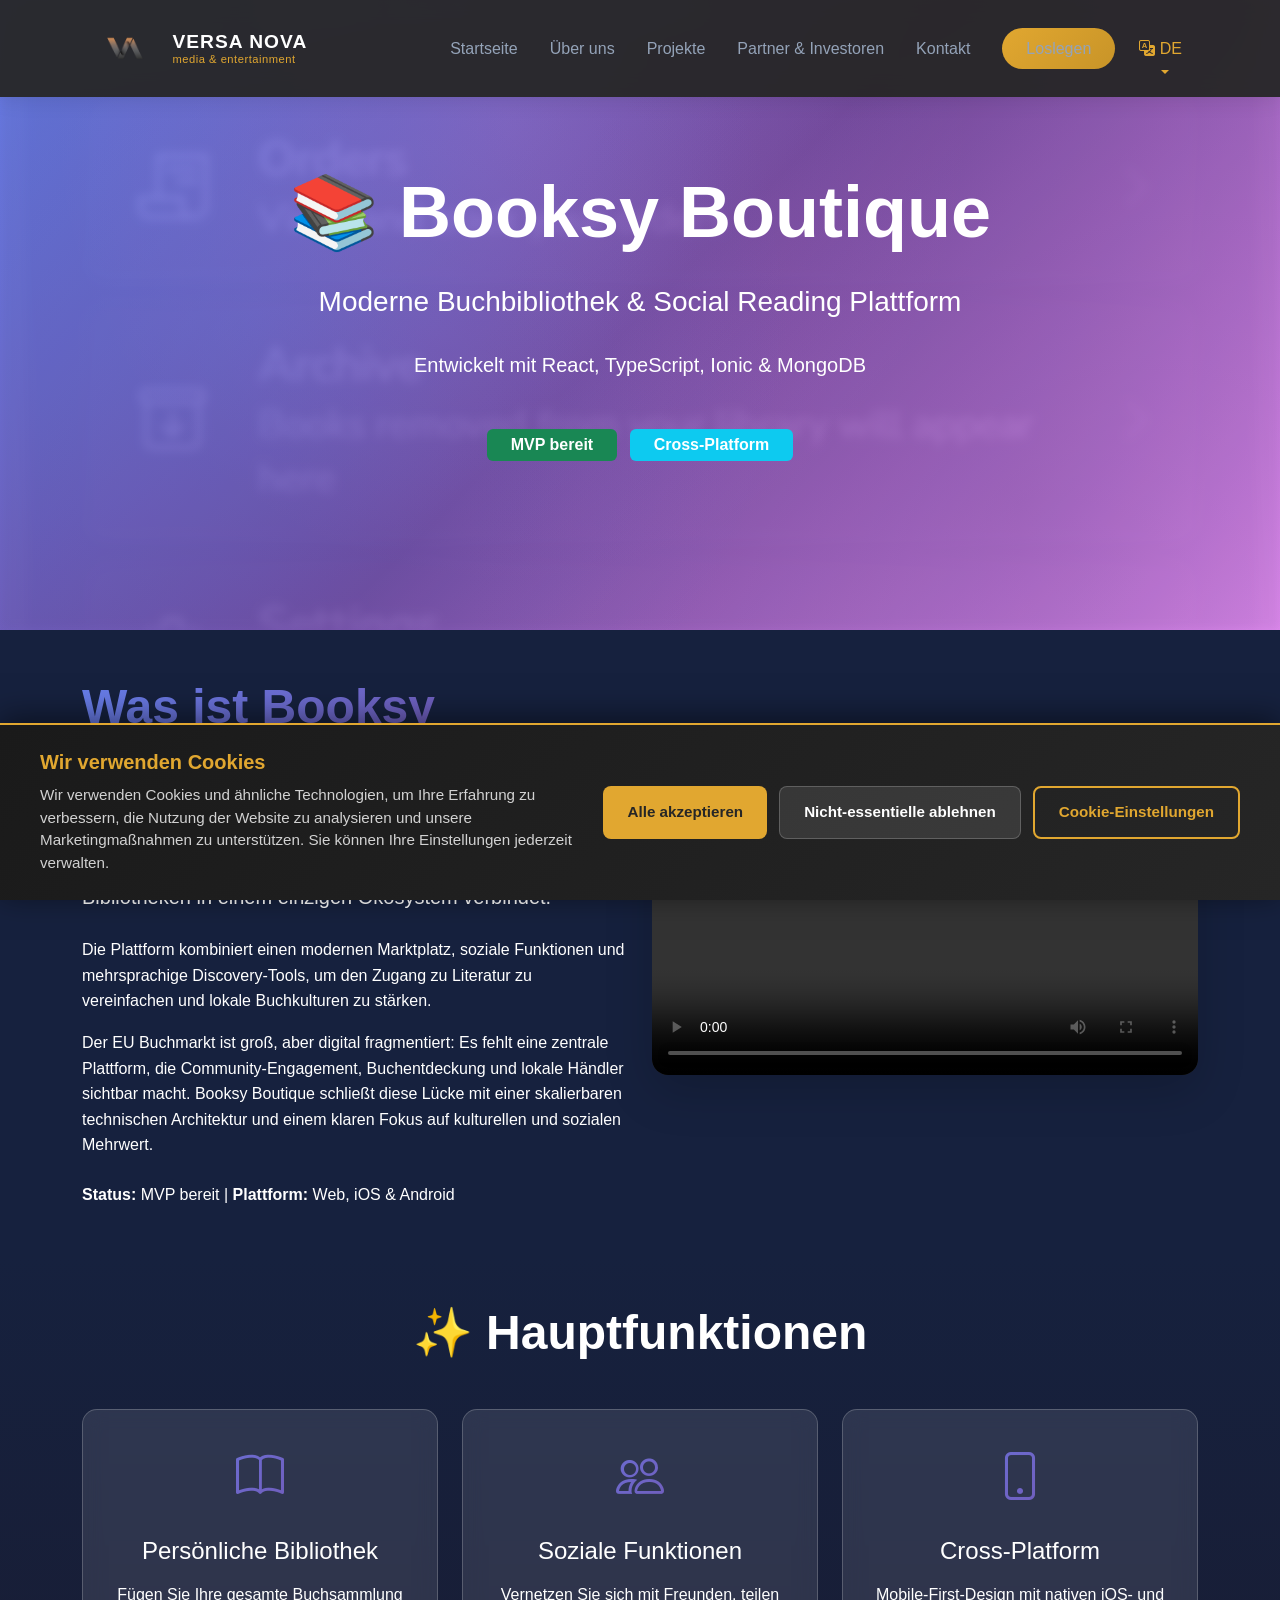
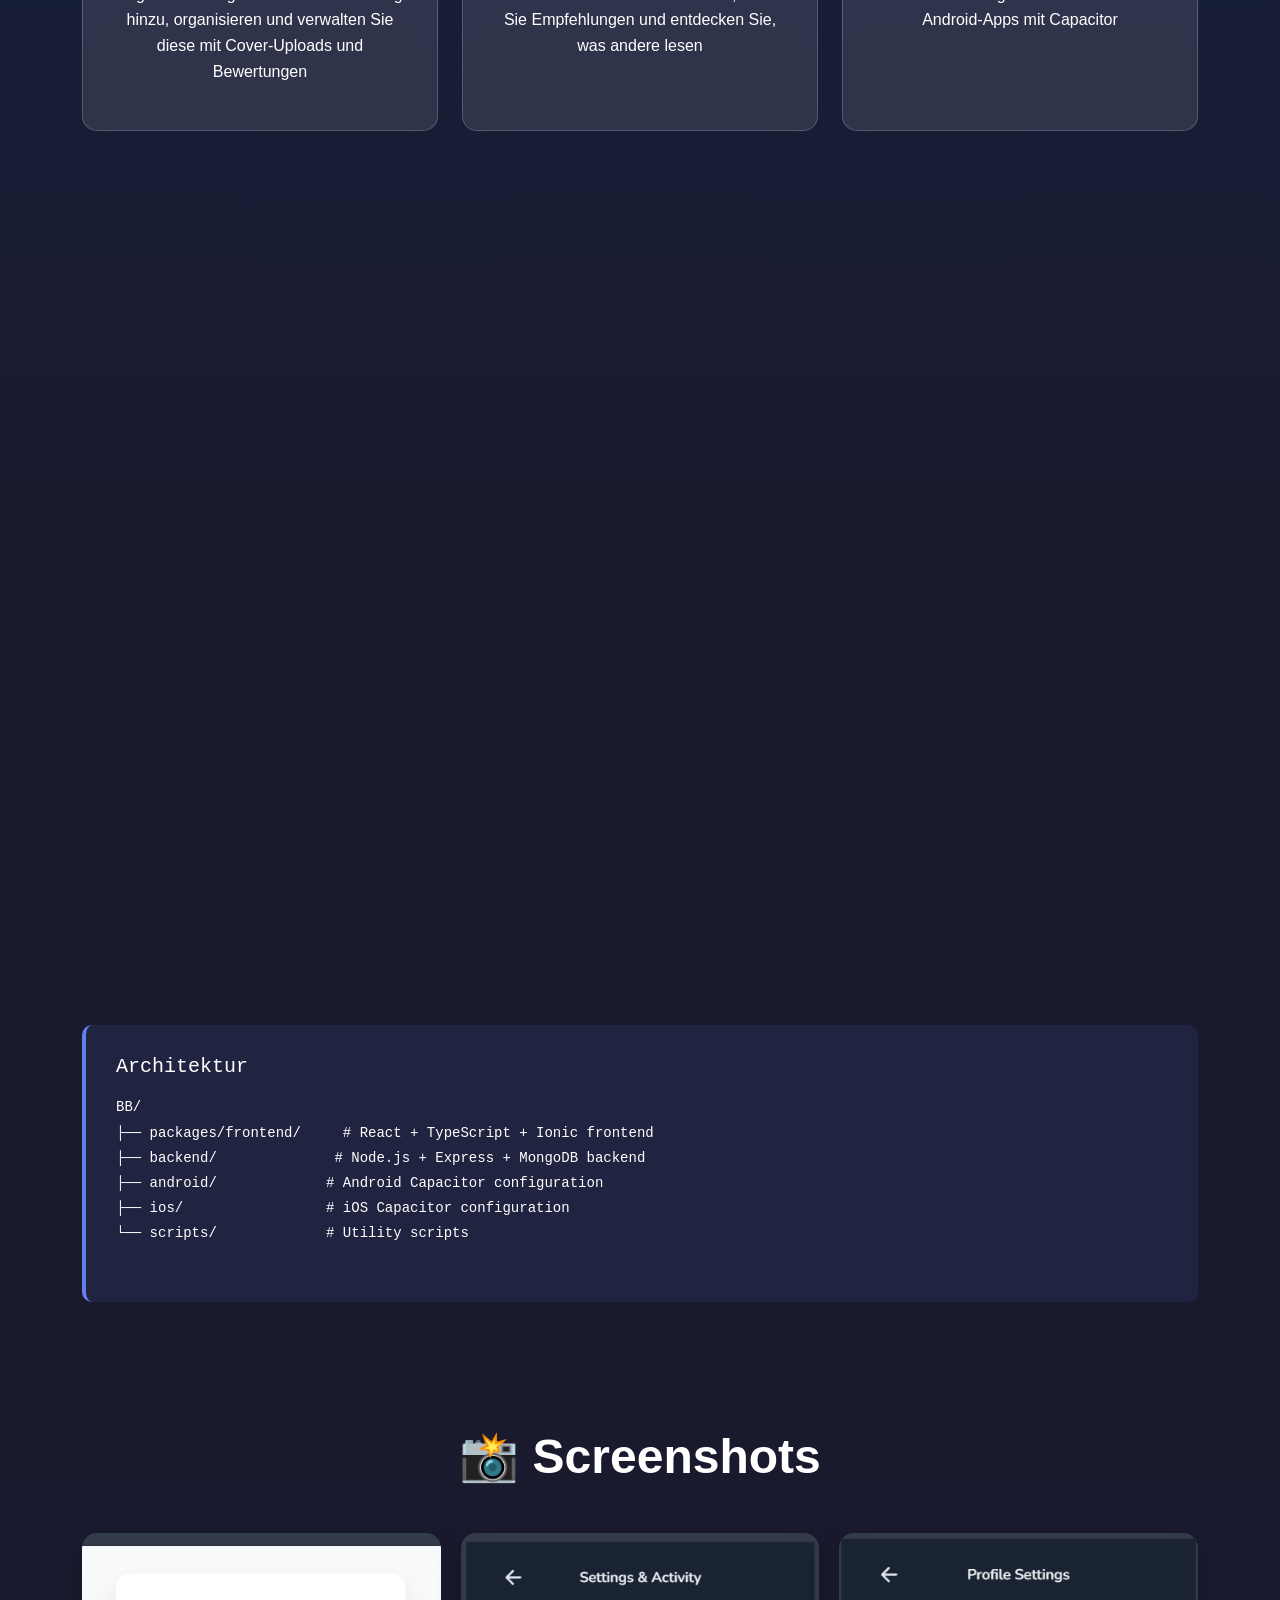
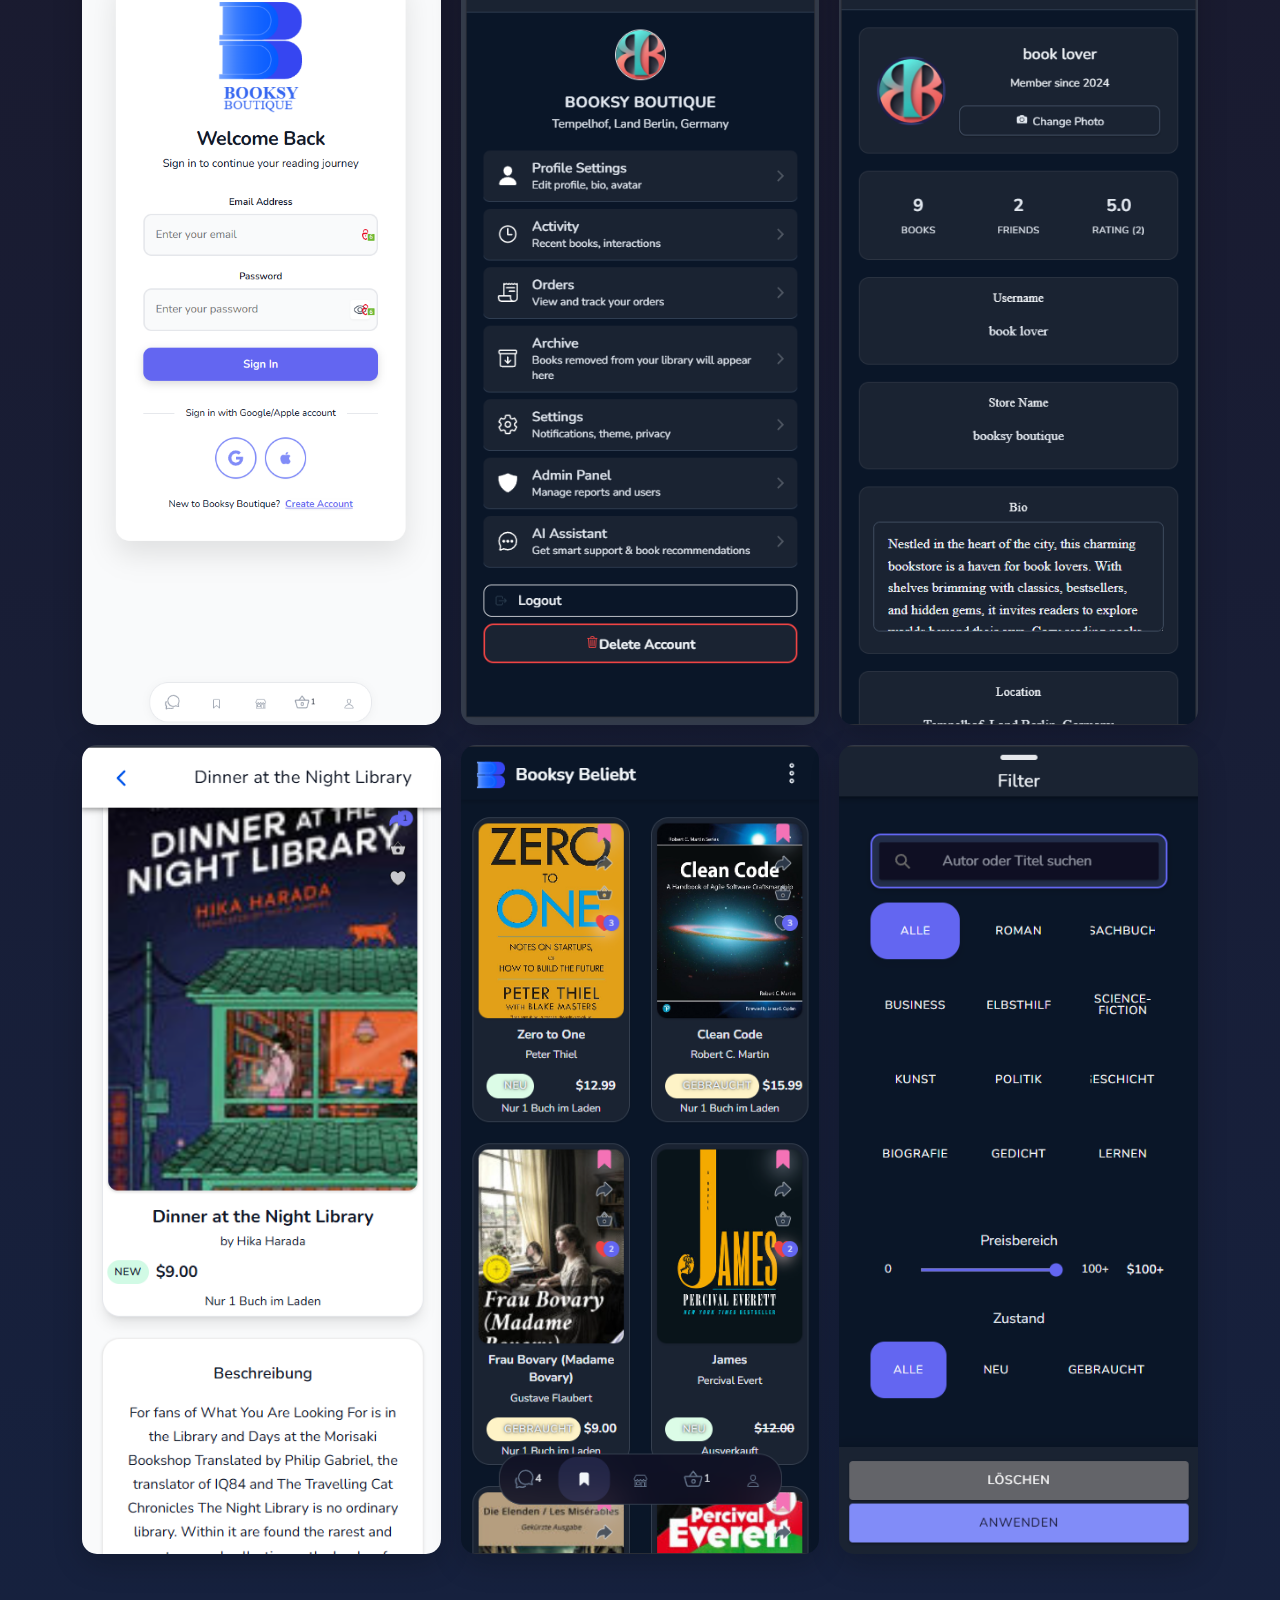
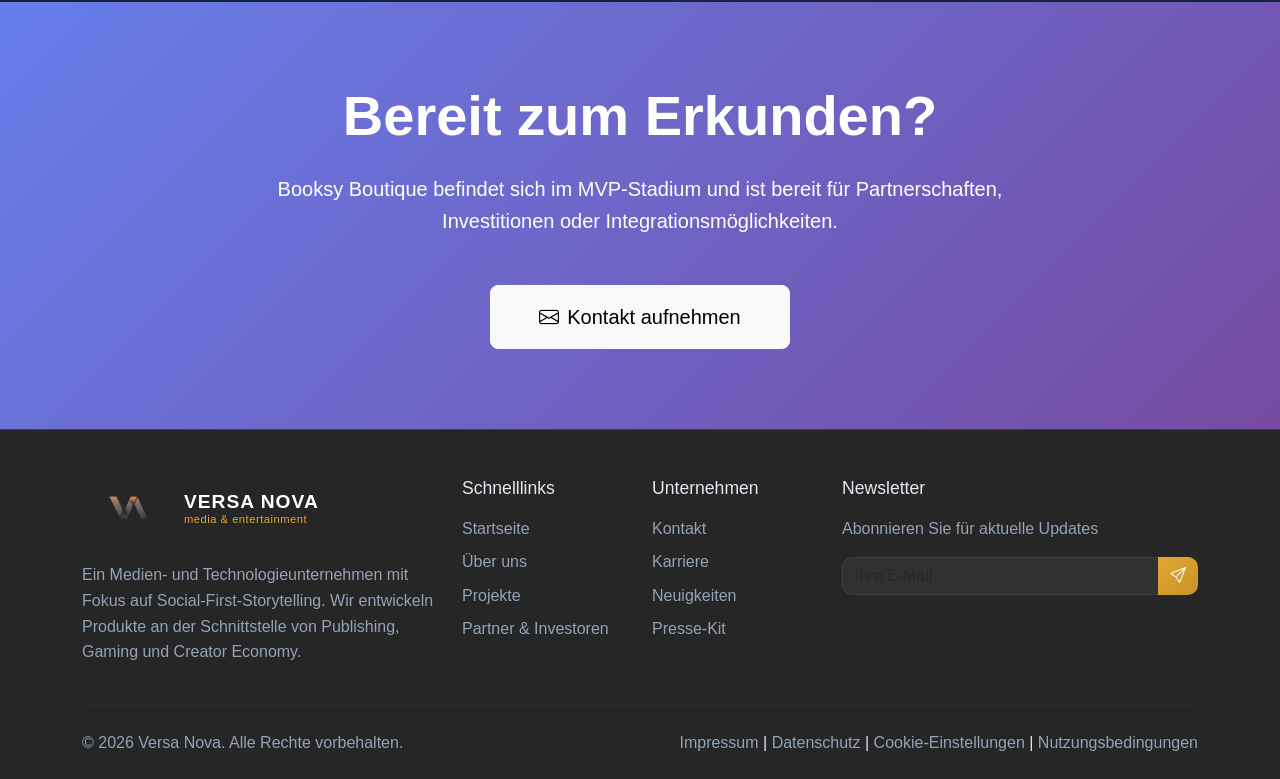
==== booksy-boutique.html @ ec1e2d56 "Initial commit: Versa Nova Web project" ====
<!DOCTYPE html>
<html lang="de">
<head>
    <meta charset="UTF-8">
    <meta name="viewport" content="width=device-width, initial-scale=1.0">
    
    <!-- Primary Meta Tags -->
    <title>Booksy Boutique | Versa Nova</title>
    <meta name="title" content="Booksy Boutique - Modern Book Library App">
    <meta name="description" content="A modern, elegant book library application built with React, TypeScript, and Ionic. Connect with fellow book lovers, manage your personal library, and discover new reads.">
    <meta name="robots" content="index, follow">
    <link rel="canonical" href="https://versanova.de/booksy-boutique.html">
    
    <!-- Open Graph / Facebook -->
    <meta property="og:type" content="website">
    <meta property="og:url" content="https://versanova.de/booksy-boutique.html">
    <meta property="og:title" content="Booksy Boutique - Modern Book Library App">
    <meta property="og:description" content="Connect with fellow book lovers, manage your personal library, and discover new reads in a sophisticated interface.">
    <meta property="og:image" content="https://versanova.de/assets/VN-logo-navbar.png">
    
    <!-- Favicon -->
    <link rel="icon" type="image/png" href="assets/VN-logo-navbar.png">
    
    <!-- Bootstrap 5 CSS -->
    <link href="https://cdn.jsdelivr.net/npm/bootstrap@5.3.2/dist/css/bootstrap.min.css" rel="stylesheet">
    <!-- Bootstrap Icons -->
    <link rel="stylesheet" href="https://cdn.jsdelivr.net/npm/bootstrap-icons@1.11.1/font/bootstrap-icons.css">
    <!-- AOS Animation -->
    <link href="https://unpkg.com/aos@2.3.1/dist/aos.css" rel="stylesheet">
    <!-- Custom CSS -->
    <link rel="stylesheet" href="main.css">
    
    <style>
        .project-hero {
            min-height: 70vh;
            background: linear-gradient(135deg, #667eea 0%, #764ba2 50%, #f093fb 100%);
            display: flex;
            align-items: center;
            justify-content: center;
            position: relative;
            overflow: hidden;
            animation: gradientShift 8s ease infinite;
        }
        
        @keyframes gradientShift {
            0%, 100% { background-position: 0% 50%; }
            50% { background-position: 100% 50%; }
        }
        
        .project-hero::before {
            content: '';
            position: absolute;
            top: 0;
            left: 0;
            right: 0;
            bottom: 0;
            background: 
                radial-gradient(circle at 20% 50%, rgba(102, 126, 234, 0.3) 0%, transparent 50%),
                radial-gradient(circle at 80% 80%, rgba(118, 75, 162, 0.3) 0%, transparent 50%),
                radial-gradient(circle at 40% 20%, rgba(240, 147, 251, 0.2) 0%, transparent 50%);
            animation: pulse 6s ease-in-out infinite;
        }
        
        @keyframes pulse {
            0%, 100% { opacity: 0.5; transform: scale(1); }
            50% { opacity: 0.8; transform: scale(1.1); }
        }
        
        .project-hero::after {
            content: '';
            position: absolute;
            top: 0;
            left: 0;
            right: 0;
            bottom: 0;
            background: url('assets/BB/Screenshots/Screenshot 2026-04-06 185032.png') center/cover;
            opacity: 0.08;
            filter: blur(5px);
        }
        
        .hero-content {
            position: relative;
            z-index: 2;
            text-align: center;
            color: white;
        }
        
        .feature-card {
            background: rgba(255, 255, 255, 0.1);
            backdrop-filter: blur(10px);
            border: 1px solid rgba(255, 255, 255, 0.2);
            border-radius: 15px;
            padding: 30px;
            height: 100%;
            transition: all 0.3s ease;
        }
        
        .feature-card:hover {
            transform: translateY(-10px);
            background: rgba(255, 255, 255, 0.15);
            box-shadow: 0 15px 40px rgba(102, 126, 234, 0.3);
        }
        
        .feature-icon {
            font-size: 3rem;
            margin-bottom: 20px;
            background: linear-gradient(135deg, #667eea, #764ba2);
            -webkit-background-clip: text;
            -webkit-text-fill-color: transparent;
        }
        
        .tech-badge {
            display: inline-block;
            padding: 8px 20px;
            margin: 5px;
            background: linear-gradient(135deg, #667eea 0%, #764ba2 100%);
            color: white;
            border-radius: 50px;
            font-size: 0.9rem;
            font-weight: 500;
        }
        
        .screenshot-grid {
            display: grid;
            grid-template-columns: repeat(auto-fit, minmax(300px, 1fr));
            gap: 20px;
            margin-top: 40px;
        }
        
        .screenshot-item {
            position: relative;
            border-radius: 15px;
            overflow: hidden;
            box-shadow: 0 10px 30px rgba(0,0,0,0.2);
            transition: transform 0.3s ease;
            cursor: pointer;
        }
        
        .screenshot-item:hover {
            transform: scale(1.05);
        }
        
        .screenshot-item img {
            width: 100%;
            height: 100%;
            object-fit: cover;
            display: block;
        }
        
        .cta-section {
            background: linear-gradient(135deg, #667eea 0%, #764ba2 100%);
            padding: 80px 0;
            color: white;
            text-align: center;
        }
        
        .architecture-diagram {
            background: rgba(102, 126, 234, 0.1);
            border-left: 4px solid #667eea;
            padding: 30px;
            border-radius: 10px;
            font-family: 'Courier New', monospace;
            margin: 30px 0;
        }
    </style>
</head>
<body>
    <!-- Navigation -->
    <nav class="navbar navbar-expand-lg navbar-dark fixed-top">
        <div class="container">
            <a class="navbar-brand" href="index.html">
                <img src="assets/VN_lOGO_ALT.png" alt="Versa Nova Logo" class="navbar-logo">
                <div class="brand-text">
                    <div class="brand-name">VERSA NOVA</div>
                    <div class="brand-tagline">media & entertainment</div>
                </div>
            </a>
            <button class="navbar-toggler" type="button" data-bs-toggle="collapse" data-bs-target="#navbarNav">
                <span class="navbar-toggler-icon"></span>
            </button>
            <div class="collapse navbar-collapse" id="navbarNav">
                <ul class="navbar-nav ms-auto">
                    <li class="nav-item">
                        <a class="nav-link" href="index.html" data-translate="nav_home">Home</a>
                    </li>
                    <li class="nav-item">
                        <a class="nav-link" href="index.html#about" data-translate="nav_about">About</a>
                    </li>
                    <li class="nav-item">
                        <a class="nav-link" href="index.html#projects" data-translate="nav_projects">Projects</a>
                    </li>
                    <li class="nav-item">
                        <a class="nav-link" href="index.html#partners" data-translate="nav_partners">Partners & Investors</a>
                    </li>
                    <li class="nav-item">
                        <a class="nav-link" href="index.html#contact" data-translate="nav_contact">Contact</a>
                    </li>
                    <li class="nav-item">
                        <a class="nav-link btn-custom ms-lg-3" href="index.html#contact" data-translate="nav_cta">Get Started</a>
                    </li>
                    <li class="nav-item dropdown">
                        <a class="nav-link dropdown-toggle" href="#" id="languageDropdown" role="button" data-bs-toggle="dropdown" aria-expanded="false">
                            <i class="bi bi-translate"></i> <span id="currentLang">DE</span>
                        </a>
                        <ul class="dropdown-menu dropdown-menu-end" aria-labelledby="languageDropdown">
                            <li><a class="dropdown-item" href="#" onclick="changeLanguage('en')"><img src="https://flagcdn.com/w20/gb.png" width="20" alt="English"> English</a></li>
                            <li><a class="dropdown-item" href="#" onclick="changeLanguage('de')"><img src="https://flagcdn.com/w20/de.png" width="20" alt="Deutsch"> Deutsch</a></li>
                        </ul>
                    </li>
                </ul>
            </div>
        </div>
    </nav>

    <!-- Hero Section -->
    <section class="project-hero">
        <div class="hero-content">
            <div class="container">
                <h1 class="display-2 fw-bold mb-4" data-aos="fade-up">📚 Booksy Boutique</h1>
                <p class="lead fs-3 mb-4" data-aos="fade-up" data-aos-delay="100" data-translate="bb_hero_subtitle">Modern Book Library & Social Reading Platform</p>
                <p class="fs-5 mb-5" data-aos="fade-up" data-aos-delay="200" data-translate="bb_hero_tech">Built with React, TypeScript, Ionic & MongoDB</p>
                <div data-aos="fade-up" data-aos-delay="300">
                    <span class="badge bg-success fs-6 px-4 py-2 me-2" data-translate="bb_badge_mvp">MVP Ready</span>
                    <span class="badge bg-info fs-6 px-4 py-2" data-translate="bb_badge_crossplatform">Cross-Platform</span>
                </div>
            </div>
        </div>
    </section>

    <!-- Overview Section -->
    <section class="py-5" style="background: #16213e; color: white;">
        <div class="container">
            <div class="row align-items-center">
                <div class="col-lg-6" data-aos="fade-right">
                    <h2 class="display-5 fw-bold mb-4">
                        <span style="background: linear-gradient(135deg, #667eea, #764ba2); -webkit-background-clip: text; -webkit-text-fill-color: transparent;" data-translate="bb_what_title">
                            What is Booksy Boutique?
                        </span>
                    </h2>
                    <p class="lead mb-4" data-translate="bb_what_lead">
                        Booksy Boutique is a digital, community-based book platform that connects readers, bookstores, and libraries in a single ecosystem.
                    </p>
                    <p class="mb-3" data-translate="bb_what_desc1">
                        The platform combines a modern marketplace, social features, and multilingual discovery tools to simplify access to literature and strengthen local book cultures.
                    </p>
                    <p class="mb-4" data-translate="bb_what_desc2">
                        The EU book market is large but digitally fragmented: there is no central platform that makes community engagement, book discovery, and local retailers visible. Booksy Boutique fills this gap with a scalable technical architecture and a clear focus on cultural and social value.
                    </p>
                    <p class="mb-0">
                        <strong data-translate="bb_status">Status:</strong> <span data-translate="bb_badge_mvp">MVP Ready</span> | <strong data-translate="bb_platform">Platform:</strong> Web, iOS & Android
                    </p>
                </div>
                <div class="col-lg-6" data-aos="fade-left">
                    <video id="booksyVideo" controls preload="metadata" class="rounded-4 shadow-lg" style="width: 100%; height: auto; max-height: 450px; object-fit: cover;">
                        <source src="assets/BB/Booksy Boutique_screenshots.mp4" type="video/mp4">
                        Your browser does not support the video tag.
                    </video>
                </div>
            </div>
        </div>
    </section>

    <!-- Features Section -->
    <section class="py-5" style="background: linear-gradient(180deg, #16213e 0%, #1a1a2e 100%);">
        <div class="container">
            <h2 class="text-center display-5 fw-bold text-white mb-5" data-aos="fade-up" data-translate="bb_features_title">
                ✨ Key Features
            </h2>
            <div class="row g-4">
                <div class="col-md-4" data-aos="fade-up" data-aos-delay="0">
                    <div class="feature-card text-white text-center">
                        <div class="feature-icon">
                            <i class="bi bi-book"></i>
                        </div>
                        <h4 class="mb-3" data-translate="bb_feature1_title">Personal Library</h4>
                        <p data-translate="bb_feature1_desc">Add, organize, and manage your entire book collection with cover uploads and ratings</p>
                    </div>
                </div>
                <div class="col-md-4" data-aos="fade-up" data-aos-delay="100">
                    <div class="feature-card text-white text-center">
                        <div class="feature-icon">
                            <i class="bi bi-people"></i>
                        </div>
                        <h4 class="mb-3" data-translate="bb_feature2_title">Social Features</h4>
                        <p data-translate="bb_feature2_desc">Connect with friends, share recommendations, and discover what others are reading</p>
                    </div>
                </div>
                <div class="col-md-4" data-aos="fade-up" data-aos-delay="200">
                    <div class="feature-card text-white text-center">
                        <div class="feature-icon">
                            <i class="bi bi-phone"></i>
                        </div>
                        <h4 class="mb-3" data-translate="bb_feature3_title">Cross-Platform</h4>
                        <p data-translate="bb_feature3_desc">Mobile-first design with native iOS and Android apps using Capacitor</p>
                    </div>
                </div>
                <div class="col-md-4" data-aos="fade-up" data-aos-delay="300">
                    <div class="feature-card text-white text-center">
                        <div class="feature-icon">
                            <i class="bi bi-star"></i>
                        </div>
                        <h4 class="mb-3" data-translate="bb_feature4_title">Rating System</h4>
                        <p data-translate="bb_feature4_desc">Rate books and bookstores, see average ratings from the community</p>
                    </div>
                </div>
                <div class="col-md-4" data-aos="fade-up" data-aos-delay="400">
                    <div class="feature-card text-white text-center">
                        <div class="feature-icon">
                            <i class="bi bi-cart3"></i>
                        </div>
                        <h4 class="mb-3" data-translate="bb_feature5_title">Shopping Cart</h4>
                        <p data-translate="bb_feature5_desc">Add books to cart, manage purchases, and track your orders</p>
                    </div>
                </div>
                <div class="col-md-4" data-aos="fade-up" data-aos-delay="500">
                    <div class="feature-card text-white text-center">
                        <div class="feature-icon">
                            <i class="bi bi-heart"></i>
                        </div>
                        <h4 class="mb-3" data-translate="bb_feature6_title">Favorites</h4>
                        <p data-translate="bb_feature6_desc">Save your favorite books for quick access and future reference</p>
                    </div>
                </div>
            </div>
        </div>
    </section>

    <!-- Tech Stack Section -->
    <section class="py-5" style="background: #1a1a2e; color: white;">
        <div class="container">
            <h2 class="text-center display-5 fw-bold mb-5" data-aos="fade-up" data-translate="bb_tech_title">
                🚀 Tech Stack
            </h2>
            
            <div class="row">
                <div class="col-lg-6 mb-4" data-aos="fade-right">
                    <h4 class="mb-3" data-translate="bb_tech_frontend">Frontend</h4>
                    <div class="mb-3">
                        <span class="tech-badge">React 19.1.1</span>
                        <span class="tech-badge">TypeScript</span>
                        <span class="tech-badge">Ionic React 8.7.3</span>
                        <span class="tech-badge">Vite 7.1.3</span>
                        <span class="tech-badge">React Router</span>
                        <span class="tech-badge">i18next</span>
                        <span class="tech-badge">Styled Components</span>
                    </div>
                </div>
                <div class="col-lg-6 mb-4" data-aos="fade-left">
                    <h4 class="mb-3" data-translate="bb_tech_backend">Backend</h4>
                    <div class="mb-3">
                        <span class="tech-badge">Node.js</span>
                        <span class="tech-badge">Express 4.18.2</span>
                        <span class="tech-badge">MongoDB</span>
                        <span class="tech-badge">Mongoose 7.5.0</span>
                        <span class="tech-badge">JWT</span>
                        <span class="tech-badge">bcryptjs</span>
                    </div>
                </div>
                <div class="col-lg-6 mb-4" data-aos="fade-right">
                    <h4 class="mb-3" data-translate="bb_tech_services">Services & Tools</h4>
                    <div class="mb-3">
                        <span class="tech-badge">Cloudinary</span>
                        <span class="tech-badge">Multer</span>
                        <span class="tech-badge">CORS</span>
                    </div>
                </div>
                <div class="col-lg-6 mb-4" data-aos="fade-left">
                    <h4 class="mb-3" data-translate="bb_tech_mobile">Mobile</h4>
                    <div class="mb-3">
                        <span class="tech-badge">Capacitor 7.0.0</span>
                        <span class="tech-badge">Live Updates</span>
                        <span class="tech-badge">iOS & Android</span>
                    </div>
                </div>
            </div>

            <div class="architecture-diagram" data-aos="zoom-in">
                <h5 class="text-white mb-3" data-translate="bb_tech_architecture">Architecture</h5>
                <pre class="text-white mb-0" style="line-height: 1.8;">
BB/
├── packages/frontend/     # React + TypeScript + Ionic frontend
├── backend/              # Node.js + Express + MongoDB backend
├── android/             # Android Capacitor configuration
├── ios/                 # iOS Capacitor configuration
└── scripts/             # Utility scripts
                </pre>
            </div>
        </div>
    </section>

    <!-- Screenshots Gallery -->
    <section class="py-5" style="background: linear-gradient(180deg, #1a1a2e 0%, #16213e 100%);">
        <div class="container">
            <h2 class="text-center display-5 fw-bold text-white mb-5" data-aos="fade-up" data-translate="bb_screenshots_title">
                📸 Screenshots
            </h2>
            <div class="screenshot-grid">
                <div class="screenshot-item" data-aos="zoom-in" data-aos-delay="0">
                    <img src="assets/BB/Screenshots/Screenshot 2026-04-06 183801.png" alt="Booksy Boutique Interface">
                </div>
                <div class="screenshot-item" data-aos="zoom-in" data-aos-delay="100">
                    <img src="assets/BB/Screenshots/Screenshot 2026-04-06 185032.png" alt="Book Library View">
                </div>
                <div class="screenshot-item" data-aos="zoom-in" data-aos-delay="200">
                    <img src="assets/BB/Screenshots/Screenshot 2026-04-06 185225.png" alt="Book Details">
                </div>
                <div class="screenshot-item" data-aos="zoom-in" data-aos-delay="300">
                    <img src="assets/BB/Screenshots/Screenshot 2026-04-07 102242.png" alt="User Dashboard">
                </div>
                <div class="screenshot-item" data-aos="zoom-in" data-aos-delay="400">
                    <img src="assets/BB/Screenshots/Screenshot 2026-04-07 110349.png" alt="Book Management">
                </div>
                <div class="screenshot-item" data-aos="zoom-in" data-aos-delay="500">
                    <img src="assets/BB/Screenshots/Screenshot 2026-04-07 110431.png" alt="Social Features">
                </div>
            </div>
        </div>
    </section>

    <!-- CTA Section -->
    <section class="cta-section">
        <div class="container">
            <div class="row justify-content-center">
                <div class="col-lg-8" data-aos="fade-up">
                    <h2 class="display-4 fw-bold mb-4" data-translate="bb_cta_title">Ready to Explore?</h2>
                    <p class="lead mb-5" data-translate="bb_cta_desc">
                        Booksy Boutique is in MVP stage and ready for partnerships, investments, or integration opportunities.
                    </p>
                    <a href="index.html#contact" class="btn btn-light btn-lg px-5 py-3">
                        <i class="bi bi-envelope me-2"></i><span data-translate="bb_cta_btn">Get in Touch</span>
                    </a>
                </div>
            </div>
        </div>
    </section>

    <!-- Footer -->
    <footer class="footer">
        <div class="container">
            <div class="row gy-4">
                <div class="col-lg-4">
                    <div class="footer-brand">
                        <img src="assets/VN_lOGO_ALT.png" alt="Versa Nova Logo" class="footer-logo-img">
                        <div class="brand-text">
                            <div class="brand-name">VERSA NOVA</div>
                            <div class="brand-tagline">media & entertainment</div>
                        </div>
                    </div>
                    <p data-translate="footer_desc">A media and technology company focused on social-first storytelling. Building products at the intersection of publishing, gaming, and creator economy.</p>
                </div>
                <div class="col-lg-2 col-md-4">
                    <h5 data-translate="footer_quick_links">Quick Links</h5>
                    <ul class="footer-links">
                        <li><a href="index.html" data-translate="nav_home">Home</a></li>
                        <li><a href="index.html#about" data-translate="nav_about">About</a></li>
                        <li><a href="index.html#projects" data-translate="nav_projects">Projects</a></li>
                        <li><a href="index.html#partners" data-translate="nav_partners">Partners</a></li>
                    </ul>
                </div>
                <div class="col-lg-2 col-md-4">
                    <h5 data-translate="footer_company">Company</h5>
                    <ul class="footer-links">
                        <li><a href="index.html#contact" data-translate="footer_contact_us">Contact Us</a></li>
                        <li><a href="#" data-translate="footer_careers">Careers</a></li>
                        <li><a href="#" data-translate="footer_news">News</a></li>
                        <li><a href="#" data-translate="footer_press">Press Kit</a></li>
                    </ul>
                </div>
                <div class="col-lg-4 col-md-4">
                    <h5 data-translate="footer_newsletter">Newsletter</h5>
                    <p data-translate="footer_newsletter_desc">Subscribe to get the latest updates</p>
                    <form class="newsletter-form">
                        <div class="input-group">
                            <input type="email" class="form-control" data-translate-placeholder="footer_newsletter_placeholder" placeholder="Your email">
                            <button class="btn btn-primary" type="submit">
                                <i class="bi bi-send"></i>
                            </button>
                        </div>
                    </form>
                </div>
            </div>
            <hr class="my-4">
            <div class="row align-items-center">
                <div class="col-md-6 text-center text-md-start">
                    <p class="mb-0" data-translate="footer_copyright">&copy; 2026 Versa Nova. All rights reserved.</p>
                </div>
                <div class="col-md-6 text-center text-md-end">
                    <a href="impressum.html" data-translate="footer_impressum">Impressum</a> | <a href="privacy.html" data-translate="footer_privacy">Privacy Policy</a> | <a href="#" id="openCookieSettings" data-translate="footer_cookies">Cookie Settings</a> | <a href="terms.html" data-translate="footer_terms">Terms of Use</a>
                </div>
            </div>
        </div>
    </footer>

    <!-- Cookie Consent Banner -->
    <div class="cookie-banner" id="cookieBanner">
        <div class="cookie-banner-content">
            <div class="cookie-banner-text">
                <h4 data-translate="cookie_banner_title">We use cookies</h4>
                <p data-translate="cookie_banner_text">We use cookies and similar technologies to improve your experience, analyze site usage, and assist with our marketing efforts. You can manage your preferences at any time.</p>
            </div>
            <div class="cookie-banner-buttons">
                <button class="cookie-banner-btn cookie-banner-btn-primary" id="acceptAllBanner">
                    <span data-translate="cookie_banner_accept">Accept All</span>
                </button>
                <button class="cookie-banner-btn cookie-banner-btn-secondary" id="rejectAllBanner">
                    <span data-translate="cookie_banner_reject">Reject Non-Essential</span>
                </button>
                <button class="cookie-banner-btn cookie-banner-btn-outline" id="cookieSettingsBanner">
                    <span data-translate="cookie_banner_settings">Cookie Settings</span>
                </button>
            </div>
        </div>
    </div>

    <!-- Back to Top Button -->
    <button class="back-to-top" id="backToTop" title="Back to Top">
        <i class="bi bi-arrow-up"></i>
    </button>

    <!-- Cookie Settings Modal -->
    <div class="cookie-modal" id="cookieModal">
        <div class="cookie-modal-content">
            <div class="cookie-modal-header">
                <h2 data-translate="cookie_title">Cookie Settings</h2>
                <button class="cookie-close" id="closeCookieModal">&times;</button>
            </div>
            <div class="cookie-modal-body">
                <!-- Overview -->
                <section class="cookie-section">
                    <h3 data-translate="cookie_overview">Overview</h3>
                    <p data-translate="cookie_overview_text">This site uses cookies and similar technologies to ensure basic functionality, improve your experience, and provide analytics and marketing features. Use the controls below to manage which categories you allow.</p>
                </section>

                <!-- Cookie Categories -->
                <section class="cookie-section">
                    <h3 data-translate="cookie_categories">Cookie categories</h3>
                    
                    <div class="cookie-category">
                        <div class="cookie-category-header">
                            <div>
                                <h4 data-translate="cookie_essential">Essential</h4>
                                <p data-translate="cookie_essential_desc">Required for site security, navigation, and basic functions. These cookies cannot be disabled.</p>
                            </div>
                            <label class="cookie-switch">
                                <input type="checkbox" id="cookieEssential" checked disabled>
                                <span class="cookie-slider"></span>
                            </label>
                        </div>
                    </div>

                    <div class="cookie-category">
                        <div class="cookie-category-header">
                            <div>
                                <h4 data-translate="cookie_preferences">Preferences</h4>
                                <p data-translate="cookie_preferences_desc">Remember language, display preferences, and other choices to improve your experience.</p>
                            </div>
                            <label class="cookie-switch">
                                <input type="checkbox" id="cookiePreferences">
                                <span class="cookie-slider"></span>
                            </label>
                        </div>
                    </div>

                    <div class="cookie-category">
                        <div class="cookie-category-header">
                            <div>
                                <h4 data-translate="cookie_analytics">Analytics</h4>
                                <p data-translate="cookie_analytics_desc">Collect anonymous usage data to help us understand how the site is used and to improve performance.</p>
                            </div>
                            <label class="cookie-switch">
                                <input type="checkbox" id="cookieAnalytics">
                                <span class="cookie-slider"></span>
                            </label>
                        </div>
                    </div>

                    <div class="cookie-category">
                        <div class="cookie-category-header">
                            <div>
                                <h4 data-translate="cookie_marketing">Marketing</h4>
                                <p data-translate="cookie_marketing_desc">Enable personalized content, social media features, and advertising. These are only active with your consent.</p>
                            </div>
                            <label class="cookie-switch">
                                <input type="checkbox" id="cookieMarketing">
                                <span class="cookie-slider"></span>
                            </label>
                        </div>
                    </div>
                </section>

                <!-- Your Choices -->
                <section class="cookie-section">
                    <h3 data-translate="cookie_choices">Your choices</h3>
                    <div class="cookie-buttons">
                        <button class="cookie-btn cookie-btn-primary" id="acceptAllCookies">
                            <span data-translate="cookie_accept_all">Accept all</span>
                        </button>
                        <button class="cookie-btn cookie-btn-secondary" id="rejectAllCookies">
                            <span data-translate="cookie_reject_all">Reject all non‑essential</span>
                        </button>
                    </div>
                </section>

                <!-- How to Change or Withdraw Consent -->
                <section class="cookie-section">
                    <h3 data-translate="cookie_change">How to change or withdraw consent</h3>
                    <p data-translate="cookie_change_text">You can change your cookie settings at any time by clicking the Cookie Settings link in the footer or via your browser settings to block or delete cookies. Withdrawing consent will not affect processing already carried out while consent was valid.</p>
                </section>

                <!-- Third Parties -->
                <section class="cookie-section">
                    <h3 data-translate="cookie_third_parties">Third parties and transfers</h3>
                    <p data-translate="cookie_third_parties_text">Some cookies are set by third parties (analytics, social platforms, advertising partners). Where data is transferred outside the EEA, we rely on appropriate safeguards such as standard contractual clauses or adequacy decisions.</p>
                </section>

                <!-- Contact -->
                <section class="cookie-section">
                    <h3 data-translate="cookie_contact">Contact</h3>
                    <p data-translate="cookie_contact_text">For questions about cookies or data processing contact: info@versanova.de.</p>
                </section>
            </div>
            <div class="cookie-modal-footer">
                <button class="cookie-btn cookie-btn-primary" id="saveCookiePreferences">
                    <span data-translate="cookie_save">Save Preferences</span>
                </button>
                <button class="cookie-btn cookie-btn-secondary" id="closeCookieModalFooter">
                    <span data-translate="cookie_close">Close</span>
                </button>
            </div>
        </div>
    </div>

    <!-- Bootstrap JS -->
    <script src="https://cdn.jsdelivr.net/npm/bootstrap@5.3.2/dist/js/bootstrap.bundle.min.js"></script>
    <!-- AOS Animation -->
    <script src="https://unpkg.com/aos@2.3.1/dist/aos.js"></script>
    <script>
        AOS.init({
            duration: 1000,
            once: true
        });
        
        // Set video to start at 2 seconds for better preview
        const video = document.getElementById('booksyVideo');
        if (video) {
            video.addEventListener('loadedmetadata', function() {
                this.currentTime = 2;
            });
        }
    </script>
    <!-- Main JS -->
    <script src="main.js"></script>
    <!-- Translations -->
    <script src="translations.js"></script>
</body>
</html>
---- main.css ----
/* ===========================
   Global Styles
   =========================== */
:root {
    --primary-color: #E1A730;
    --secondary-color: #262626;
    --dark-bg: #262626;
    --dark-bg-light: #333333;
    --text-light: #e2e8f0;
    --text-muted: #94a3b8;
    --border-color: #404040;
    --gradient: linear-gradient(135deg, #E1A730 0%, #C89428 100%);
    --shadow: 0 10px 40px rgba(0, 0, 0, 0.2);
    --shadow-lg: 0 20px 60px rgba(0, 0, 0, 0.3);
}

* {
    margin: 0;
    padding: 0;
    box-sizing: border-box;
}

body {
    font-family: 'Inter', -apple-system, BlinkMacSystemFont, 'Segoe UI', Roboto, Oxygen, Ubuntu, Cantarell, sans-serif;
    background-color: var(--dark-bg);
    color: var(--text-light);
    overflow-x: hidden;
    line-height: 1.6;
}

html {
    scroll-behavior: smooth;
}

a {
    text-decoration: none;
    transition: all 0.3s ease;
}

img {
    max-width: 100%;
    height: auto;
}

section {
    position: relative;
}

/* ===========================
   Navigation
   =========================== */
.navbar {
    background: rgba(38, 38, 38, 0.95);
    backdrop-filter: blur(10px);
    padding: 1rem 0;
    transition: all 0.3s ease;
    box-shadow: 0 2px 20px rgba(0, 0, 0, 0.1);
}

.navbar.scrolled {
    padding: 0.5rem 0;
    box-shadow: 0 2px 20px rgba(0, 0, 0, 0.3);
}

.navbar-brand {
    font-size: 1.5rem;
    font-weight: 700;
    color: var(--text-light) !important;
    display: flex;
    align-items: center;
    gap: 0.5rem;
}

.navbar-logo-svg {
    height: 40px;
    width: auto;
    transition: all 0.3s ease;
}

.navbar-brand:hover .navbar-logo-svg {
    transform: scale(1.05);
}

.navbar-logo {
    height: 55px;
    width: auto;
    transition: all 0.3s ease;
}

.navbar-logo:hover {
    transform: scale(1.05);
}

.brand-text {
    display: flex;
    flex-direction: column;
    line-height: 1.2;
}

.brand-name {
    font-size: 1.2rem;
    font-weight: 700;
    color: #fff;
    letter-spacing: 1px;
}

.brand-tagline {
    font-size: 0.7rem;
    font-weight: 400;
    color: var(--primary-color);
    letter-spacing: 0.5px;
    text-transform: lowercase;
}

.brand-logo {
    width: 40px;
    height: 40px;
    background: var(--gradient);
    border-radius: 8px;
    display: inline-flex;
    align-items: center;
    justify-content: center;
    font-weight: 700;
    font-size: 1rem;
}

.navbar-nav .nav-link {
    color: var(--text-muted) !important;
    margin: 0 0.5rem;
    font-weight: 500;
    position: relative;
    transition: all 0.3s ease;
}

.navbar-nav .nav-link:hover,
.navbar-nav .nav-link.active {
    color: var(--primary-color) !important;
}

.navbar-nav .nav-link::after {
    content: '';
    position: absolute;
    bottom: -5px;
    left: 50%;
    transform: translateX(-50%);
    width: 0;
    height: 2px;
    background: var(--gradient);
    transition: width 0.3s ease;
}

.navbar-nav .nav-link:hover::after {
    width: 80%;
}

.btn-custom {
    background: var(--gradient) !important;
    color: white !important;
    padding: 0.5rem 1.5rem !important;
    border-radius: 50px !important;
}

.btn-custom::after {
    display: none;
}

/* Language Dropdown */
.dropdown-menu {
    background: rgba(38, 38, 38, 0.98);
    border: 1px solid rgba(225, 167, 48, 0.3);
    border-radius: 10px;
    padding: 0.5rem 0;
    margin-top: 0.5rem;
}

.dropdown-item {
    color: var(--text-light);
    padding: 0.5rem 1rem;
    transition: all 0.3s ease;
    display: flex;
    align-items: center;
    gap: 0.5rem;
}

.dropdown-item:hover {
    background: rgba(225, 167, 48, 0.2);
    color: var(--primary-color);
}

.dropdown-item img {
    margin-right: 0.5rem;
}

/* ===========================
   Hero Section
   =========================== */
.hero-section {
    position: relative;
    min-height: 100vh;
    display: flex;
    align-items: center;
    background: #262626;
    overflow: hidden;
}

.hero-background-slider {
    position: absolute;
    top: 0;
    left: 0;
    width: 100%;
    height: 100%;
    z-index: 0;
}

.hero-bg-slide {
    position: absolute;
    top: 0;
    left: 0;
    width: 100%;
    height: 100%;
    background-size: cover;
    background-position: center;
    background-repeat: no-repeat;
    opacity: 0;
    transition: opacity 1.5s ease-in-out;
}

.hero-bg-slide.active {
    opacity: 0.6;
}

.hero-overlay {
    position: absolute;
    top: 0;
    left: 0;
    right: 0;
    bottom: 0;
    background: 
        linear-gradient(135deg, rgba(38, 38, 38, 0.5) 0%, rgba(38, 38, 38, 0.4) 100%),
        radial-gradient(circle at 20% 50%, rgba(225, 167, 48, 0.1) 0%, transparent 50%),
        radial-gradient(circle at 80% 80%, rgba(225, 167, 48, 0.08) 0%, transparent 50%);
    z-index: 1;
}

.hero-section .container {
    position: relative;
    z-index: 2;
}

.hero-content {
    position: relative;
    z-index: 2;
}

.hero-title {
    font-size: 3.5rem;
    font-weight: 800;
    line-height: 1.2;
    margin-bottom: 1.5rem;
}

.hero-text-animated {
    display: inline;
    transition: opacity 0.6s ease-in-out;
}

.text-gradient {
    background: var(--gradient);
    -webkit-background-clip: text;
    -webkit-text-fill-color: transparent;
    background-clip: text;
}

.hero-subtitle {
    font-size: 1.25rem;
    color: var(--text-muted);
    margin-bottom: 2rem;
    max-width: 600px;
}

.hero-buttons .btn {
    padding: 0.75rem 2rem;
    border-radius: 50px;
    font-weight: 600;
}

.btn-primary {
    background: var(--gradient);
    border: none;
}

.btn-primary:hover {
    transform: translateY(-2px);
    box-shadow: 0 10px 30px rgba(225, 167, 48, 0.4);
}

.btn-outline-light {
    border: 2px solid var(--text-muted);
    color: var(--text-light);
}

.btn-outline-light:hover {
    background: var(--text-light);
    color: var(--dark-bg);
    border-color: var(--text-light);
}

.hero-image {
    position: relative;
    height: 500px;
    z-index: 2;
}

.floating-card {
    position: absolute;
    top: 50%;
    left: 50%;
    transform: translate(-50%, -50%);
    background: rgba(255, 255, 255, 0.05);
    backdrop-filter: blur(10px);
    border: 1px solid rgba(255, 255, 255, 0.1);
    border-radius: 20px;
    padding: 3rem;
    text-align: center;
    animation: float 3s ease-in-out infinite;
}

.floating-card i {
    font-size: 5rem;
    background: var(--gradient);
    -webkit-background-clip: text;
    -webkit-text-fill-color: transparent;
    background-clip: text;
}

.floating-card h3 {
    margin-top: 1rem;
    font-size: 2rem;
}

@keyframes float {
    0%, 100% {
        transform: translate(-50%, -50%) translateY(0);
    }
    50% {
        transform: translate(-50%, -50%) translateY(-20px);
    }
}

.scroll-indicator {
    position: absolute;
    bottom: 30px;
    left: 50%;
    transform: translateX(-50%);
    z-index: 3;
}

.scroll-indicator a {
    color: var(--text-muted);
    font-size: 2rem;
    animation: bounce 2s infinite;
}

@keyframes bounce {
    0%, 20%, 50%, 80%, 100% {
        transform: translateY(0);
    }
    40% {
        transform: translateY(-10px);
    }
    60% {
        transform: translateY(-5px);
    }
}

/* ===========================
   Section Styles
   =========================== */
.section-title {
    font-size: 2.5rem;
    font-weight: 700;
    margin-bottom: 1rem;
}

.section-subtitle {
    font-size: 1.1rem;
    color: var(--text-muted);
    max-width: 600px;
    margin: 0 auto;
}

/* ===========================
   Services Section
   =========================== */
.services-section {
    background: var(--dark-bg-light);
    padding: 5rem 0;
}

.service-card {
    background: rgba(255, 255, 255, 0.02);
    border: 1px solid var(--border-color);
    border-radius: 15px;
    padding: 2rem;
    transition: all 0.3s ease;
    height: 100%;
}

.service-card:hover {
    transform: translateY(-10px);
    background: rgba(255, 255, 255, 0.05);
    border-color: var(--primary-color);
    box-shadow: 0 20px 40px rgba(225, 167, 48, 0.2);
}

.service-icon {
    width: 70px;
    height: 70px;
    background: var(--gradient);
    border-radius: 15px;
    display: flex;
    align-items: center;
    justify-content: center;
    margin-bottom: 1.5rem;
}

.service-icon i {
    font-size: 2rem;
    color: white;
}

.service-card h3 {
    font-size: 1.5rem;
    margin-bottom: 1rem;
}

.service-card p {
    color: var(--text-muted);
    margin-bottom: 1.5rem;
}

.service-link {
    color: var(--primary-color);
    font-weight: 600;
    transition: all 0.3s ease;
}

.service-link:hover {
    color: var(--secondary-color);
    margin-left: 5px;
}

/* ===========================
   About Section
   =========================== */
.about-section {
    padding: 5rem 0;
}

.about-image {
    position: relative;
    height: 500px;
}

.about-card-1,
.about-card-2 {
    position: absolute;
    border-radius: 20px;
    background: var(--gradient);
}

.about-card-1 {
    width: 70%;
    height: 70%;
    top: 0;
    left: 0;
    opacity: 0.8;
}

.about-card-2 {
    width: 70%;
    height: 70%;
    bottom: 0;
    right: 0;
    background: linear-gradient(135deg, #C89428 0%, #B8851F 100%);
    opacity: 0.8;
}

.about-content {
    padding-left: 2rem;
}

.about-content .lead {
    font-size: 1.25rem;
    margin-bottom: 1rem;
    color: var(--text-muted);
}

.startup-info {
    margin-top: 2rem;
}

.startup-badge {
    display: inline-flex;
    align-items: center;
    gap: 0.75rem;
    background: rgba(225, 167, 48, 0.1);
    border: 2px solid var(--primary-color);
    border-radius: 50px;
    padding: 0.75rem 1.5rem;
    animation: pulse 2s ease-in-out infinite;
}

.startup-badge i {
    font-size: 1.5rem;
    color: var(--primary-color);
}

.startup-badge span {
    color: var(--primary-color);
    font-weight: 700;
    font-size: 1rem;
}

@keyframes pulse {
    0%, 100% {
        box-shadow: 0 0 0 0 rgba(225, 167, 48, 0.4);
    }
    50% {
        box-shadow: 0 0 0 10px rgba(225, 167, 48, 0);
    }
}

.startup-info h4 {
    font-size: 1.5rem;
    font-weight: 700;
    color: var(--text-light);
}

.startup-description {
    color: var(--text-muted);
    line-height: 1.8;
    font-size: 1rem;
}

.projects-preview {
    display: flex;
    flex-direction: column;
    gap: 1rem;
}

.preview-card {
    background: rgba(255, 255, 255, 0.02);
    border: 1px solid var(--border-color);
    border-radius: 15px;
    padding: 1.5rem;
    display: flex;
    align-items: center;
    gap: 1.5rem;
    transition: all 0.3s ease;
    position: relative;
    overflow: hidden;
}

.preview-card::before {
    content: '';
    position: absolute;
    top: 0;
    left: -100%;
    width: 100%;
    height: 100%;
    background: linear-gradient(90deg, transparent, rgba(225, 167, 48, 0.1), transparent);
    animation: shimmer 2s infinite;
}

@keyframes shimmer {
    0% {
        left: -100%;
    }
    100% {
        left: 100%;
    }
}

.preview-card:hover {
    background: rgba(255, 255, 255, 0.05);
    border-color: var(--primary-color);
    transform: translateX(5px);
}

.preview-icon {
    width: 60px;
    height: 60px;
    background: var(--gradient);
    border-radius: 12px;
    display: flex;
    align-items: center;
    justify-content: center;
    flex-shrink: 0;
    animation: rotate 3s linear infinite;
}

@keyframes rotate {
    0%, 100% {
        transform: rotate(0deg);
    }
    50% {
        transform: rotate(180deg);
    }
}

.preview-icon i {
    font-size: 1.75rem;
    color: white;
}

.preview-content {
    flex: 1;
}

.preview-content h5 {
    font-size: 1.25rem;
    margin-bottom: 0.5rem;
    color: var(--text-light);
}

.preview-content p {
    color: var(--text-muted);
    margin: 0.5rem 0 0 0;
    font-size: 0.9rem;
}

.badge-coming-soon {
    display: inline-block;
    background: rgba(225, 167, 48, 0.2);
    color: var(--primary-color);
    padding: 0.25rem 0.75rem;
    border-radius: 20px;
    font-size: 0.75rem;
    font-weight: 600;
    text-transform: uppercase;
    letter-spacing: 0.5px;
}

.badge-mvp-ready {
    display: inline-block;
    background: rgba(16, 185, 129, 0.2);
    color: #10b981;
    padding: 0.25rem 0.75rem;
    border-radius: 20px;
    font-size: 0.75rem;
    font-weight: 600;
    text-transform: uppercase;
    letter-spacing: 0.5px;
    animation: badgePulse 2s ease-in-out infinite;
}

.badge-demo-prep {
    display: inline-block;
    background: rgba(59, 130, 246, 0.2);
    color: #3b82f6;
    padding: 0.25rem 0.75rem;
    border-radius: 20px;
    font-size: 0.75rem;
    font-weight: 600;
    text-transform: uppercase;
    letter-spacing: 0.5px;
}

@keyframes badgePulse {
    0%, 100% {
        box-shadow: 0 0 0 0 rgba(16, 185, 129, 0.4);
    }
    50% {
        box-shadow: 0 0 0 6px rgba(16, 185, 129, 0);
    }
}

.booksy-icon {
    background: linear-gradient(135deg, #10b981 0%, #059669 100%) !important;
    animation: none !important;
}

.unite-icon {
    background: linear-gradient(135deg, #3b82f6 0%, #2563eb 100%) !important;
    animation: none !important;
}

.booksy-icon:hover {
    animation: bounce 0.6s ease !important;
}

.unite-icon:hover {
    animation: shake 0.6s ease !important;
}

@keyframes bounce {
    0%, 100% {
        transform: translateY(0);
    }
    50% {
        transform: translateY(-10px);
    }
}

@keyframes shake {
    0%, 100% {
        transform: rotate(0deg);
    }
    25% {
        transform: rotate(-5deg);
    }
    75% {
        transform: rotate(5deg);
    }
}

.progress-bar-container {
    width: 100%;
    height: 6px;
    background: rgba(255, 255, 255, 0.1);
    border-radius: 10px;
    overflow: hidden;
    margin-top: 0.75rem;
}

.progress-bar {
    height: 100%;
    background: var(--gradient);
    border-radius: 10px;
    position: relative;
    overflow: hidden;
    animation: progressPulse 2s ease-in-out infinite;
}

.progress-bar-success {
    background: linear-gradient(90deg, #10b981 0%, #059669 100%);
}

.progress-bar-blue {
    background: linear-gradient(90deg, #3b82f6 0%, #2563eb 100%);
}

.progress-bar::after {
    content: '';
    position: absolute;
    top: 0;
    left: 0;
    right: 0;
    bottom: 0;
    background: linear-gradient(90deg, transparent, rgba(255, 255, 255, 0.3), transparent);
    animation: progressShine 1.5s infinite;
}

@keyframes progressPulse {
    0%, 100% {
        opacity: 1;
    }
    50% {
        opacity: 0.8;
    }
}

@keyframes progressShine {
    0% {
        transform: translateX(-100%);
    }
    100% {
        transform: translateX(100%);
    }
}

.stats-container {
    margin-top: 2rem;
}

.stat-item {
    text-align: center;
    padding: 1.5rem;
    background: rgba(255, 255, 255, 0.02);
    border-radius: 15px;
    border: 1px solid var(--border-color);
}

.stat-number {
    font-size: 2.5rem;
    font-weight: 700;
    background: var(--gradient);
    -webkit-background-clip: text;
    -webkit-text-fill-color: transparent;
    background-clip: text;
    margin-bottom: 0.5rem;
}

.stat-label {
    color: var(--text-muted);
    font-size: 0.9rem;
    margin: 0;
}

/* ===========================
   Portfolio Section
   =========================== */
.portfolio-section {
    background: var(--dark-bg-light);
    padding: 5rem 0;
}

.project-detail {
    margin-bottom: 3rem;
}

.project-image-wrapper {
    position: relative;
    border-radius: 20px;
    overflow: hidden;
    box-shadow: 0 20px 60px rgba(0, 0, 0, 0.3);
    transition: transform 0.3s ease;
}

.project-image-wrapper:hover {
    transform: translateY(-10px);
}

.project-image {
    width: 100%;
    height: auto;
    display: block;
    border-radius: 20px;
}

.project-image-wrapper .project-badge {
    position: absolute;
    top: 20px;
    right: 20px;
    padding: 0.5rem 1rem;
    border-radius: 50px;
    font-size: 0.85rem;
    font-weight: 600;
    display: flex;
    align-items: center;
    gap: 0.5rem;
    backdrop-filter: blur(10px);
    box-shadow: 0 4px 15px rgba(0, 0, 0, 0.2);
}

.project-image-wrapper .badge-mvp-ready {
    background: rgba(16, 185, 129, 0.9);
    color: white;
}

.project-image-wrapper .badge-demo-prep {
    background: rgba(59, 130, 246, 0.9);
    color: white;
}

.project-content {
    padding: 0 2rem;
}

.project-title {
    font-size: 2rem;
    font-weight: 700;
    margin-bottom: 0.5rem;
    color: var(--text-light);
    display: flex;
    align-items: center;
}

.project-title i {
    color: var(--primary-color);
}

.project-subtitle {
    font-size: 1.25rem;
    font-weight: 600;
    color: var(--primary-color);
    margin-bottom: 1.5rem;
}

.project-description {
    color: var(--text-muted);
    line-height: 1.8;
    margin-bottom: 2rem;
    font-size: 1rem;
}

.project-meta {
    display: flex;
    flex-wrap: wrap;
    gap: 1rem;
    margin-bottom: 2rem;
}

.meta-item {
    display: flex;
    align-items: center;
    gap: 0.5rem;
    background: rgba(255, 255, 255, 0.05);
    padding: 0.5rem 1rem;
    border-radius: 50px;
    border: 1px solid var(--border-color);
    font-size: 0.9rem;
}

.meta-item i {
    color: var(--primary-color);
}

.meta-item span {
    color: var(--text-muted);
}

.project-progress {
    margin-top: 2rem;
}

.project-divider {
    border: none;
    height: 2px;
    background: linear-gradient(90deg, transparent, var(--border-color), transparent);
    margin: 4rem 0;
}

.portfolio-item {
    position: relative;
    border-radius: 15px;
    overflow: hidden;
    height: 350px;
    cursor: pointer;
}

.portfolio-image {
    width: 100%;
    height: 100%;
    background: linear-gradient(135deg, var(--primary-color) 0%, var(--secondary-color) 100%);
    transition: transform 0.3s ease;
}

.portfolio-overlay {
    position: absolute;
    top: 0;
    left: 0;
    right: 0;
    bottom: 0;
    background: rgba(38, 38, 38, 0.95);
    display: flex;
    flex-direction: column;
    align-items: center;
    justify-content: center;
    opacity: 0;
    transition: opacity 0.3s ease;
    padding: 2rem;
    text-align: center;
}

.portfolio-item:hover .portfolio-image {
    transform: scale(1.1);
}

.portfolio-item:hover .portfolio-overlay {
    opacity: 1;
}

.portfolio-overlay h4 {
    font-size: 1.5rem;
    margin-bottom: 0.5rem;
}

.portfolio-overlay p {
    color: var(--text-muted);
    margin-bottom: 1.5rem;
}

/* ===========================
   Partners & Investors Section
   =========================== */
.partners-section {
    padding: 5rem 0;
    background: var(--dark-bg);
}

.seeking-intro {
    padding: 2rem;
    background: rgba(255, 255, 255, 0.02);
    border: 1px solid var(--border-color);
    border-radius: 20px;
}

.startup-badge-large {
    display: inline-flex;
    align-items: center;
    gap: 0.75rem;
    background: rgba(225, 167, 48, 0.15);
    border: 2px solid var(--primary-color);
    border-radius: 50px;
    padding: 1rem 2rem;
    font-size: 1.1rem;
    font-weight: 700;
    color: var(--primary-color);
    animation: pulse 2s ease-in-out infinite;
}

.startup-badge-large i {
    font-size: 1.5rem;
}

.opportunity-card {
    background: rgba(255, 255, 255, 0.02);
    border: 1px solid var(--border-color);
    border-radius: 20px;
    padding: 2.5rem 2rem;
    height: 100%;
    transition: all 0.3s ease;
    position: relative;
}

.opportunity-card:hover {
    background: rgba(255, 255, 255, 0.05);
    border-color: var(--primary-color);
    transform: translateY(-10px);
    box-shadow: 0 20px 40px rgba(225, 167, 48, 0.2);
}

.opportunity-card.featured {
    background: rgba(225, 167, 48, 0.05);
    border: 2px solid var(--primary-color);
}

.featured-badge {
    position: absolute;
    top: 20px;
    right: 20px;
    background: var(--gradient);
    color: white;
    padding: 0.4rem 1rem;
    border-radius: 50px;
    font-size: 0.8rem;
    font-weight: 600;
    text-transform: uppercase;
}

.opportunity-icon {
    width: 80px;
    height: 80px;
    background: var(--gradient);
    border-radius: 15px;
    display: flex;
    align-items: center;
    justify-content: center;
    margin-bottom: 1.5rem;
}

.opportunity-icon i {
    font-size: 2.5rem;
    color: white;
}

.opportunity-card h4 {
    font-size: 1.5rem;
    font-weight: 700;
    margin-bottom: 1rem;
    color: var(--text-light);
}

.opportunity-card p {
    color: var(--text-muted);
    margin-bottom: 1.5rem;
    line-height: 1.7;
}

.opportunity-list {
    list-style: none;
    padding: 0;
    margin: 0;
}

.opportunity-list li {
    display: flex;
    align-items: center;
    gap: 0.75rem;
    color: var(--text-muted);
    margin-bottom: 0.75rem;
    font-size: 0.95rem;
}

.opportunity-list i {
    color: var(--primary-color);
    font-size: 1rem;
}

.investment-highlights {
    padding: 2rem 0;
}

.investment-highlights h3 {
    font-size: 2rem;
    font-weight: 700;
    color: var(--text-light);
}

.highlight-item {
    display: flex;
    gap: 1.5rem;
    margin-bottom: 2rem;
    align-items: flex-start;
}

.highlight-icon {
    width: 60px;
    height: 60px;
    background: rgba(225, 167, 48, 0.1);
    border: 2px solid var(--primary-color);
    border-radius: 12px;
    display: flex;
    align-items: center;
    justify-content: center;
    flex-shrink: 0;
}

.highlight-icon i {
    font-size: 1.75rem;
    color: var(--primary-color);
}

.highlight-content h5 {
    font-size: 1.25rem;
    font-weight: 600;
    margin-bottom: 0.5rem;
    color: var(--text-light);
}

.highlight-content p {
    color: var(--text-muted);
    margin: 0;
    line-height: 1.6;
}

.cta-box {
    background: rgba(255, 255, 255, 0.02);
    border: 1px solid var(--border-color);
    border-radius: 20px;
    padding: 3rem;
    text-align: center;
}

.cta-box h3 {
    font-size: 2rem;
    font-weight: 700;
    color: var(--text-light);
}

.cta-box p {
    color: var(--text-muted);
    line-height: 1.8;
}

.cta-buttons {
    display: flex;
    justify-content: center;
    flex-wrap: wrap;
    gap: 1rem;
}

.partners-stats {
    padding: 2rem;
}

.partner-stat-card {
    background: rgba(255, 255, 255, 0.02);
    border: 1px solid var(--border-color);
    border-radius: 15px;
    padding: 2rem 1.5rem;
    text-align: center;
    transition: all 0.3s ease;
}

.partner-stat-card:hover {
    background: rgba(255, 255, 255, 0.05);
    border-color: var(--primary-color);
    transform: translateY(-5px);
}

.partner-stat-card h3 {
    font-size: 2.5rem;
    font-weight: 700;
    background: var(--gradient);
    -webkit-background-clip: text;
    -webkit-text-fill-color: transparent;
    background-clip: text;
    margin-bottom: 0.5rem;
}

.partner-stat-card p {
    color: var(--text-muted);
    margin: 0;
    font-size: 0.9rem;
}

.partners-grid h4 {
    color: var(--text-light);
    font-size: 1.5rem;
}

.partner-logo-card {
    background: rgba(255, 255, 255, 0.02);
    border: 1px solid var(--border-color);
    border-radius: 15px;
    padding: 2rem;
    height: 150px;
    display: flex;
    align-items: center;
    justify-content: center;
    transition: all 0.3s ease;
}

.partner-logo-card:hover {
    background: rgba(255, 255, 255, 0.05);
    border-color: var(--primary-color);
    transform: translateY(-5px);
    box-shadow: 0 10px 30px rgba(225, 167, 48, 0.2);
}

.partner-logo-placeholder {
    width: 80px;
    height: 80px;
    background: var(--gradient);
    border-radius: 10px;
    display: flex;
    align-items: center;
    justify-content: center;
    opacity: 0.8;
}

.partner-logo-placeholder i {
    font-size: 2.5rem;
    color: white;
}

.partners-section .lead {
    color: var(--text-muted);
    line-height: 1.8;
}

.partners-section h3 {
    font-size: 2rem;
    font-weight: 700;
}

.partners-section p {
    color: var(--text-muted);
}

/* ===========================
   Contact Section
   =========================== */
.contact-section {
    padding: 5rem 0;
}

.contact-info {
    background: rgba(255, 255, 255, 0.02);
    border: 1px solid var(--border-color);
    border-radius: 15px;
    padding: 2rem;
    height: 100%;
}

.contact-item {
    margin-bottom: 2rem;
}

.contact-item i {
    font-size: 2rem;
    color: var(--primary-color);
    margin-bottom: 1rem;
}

.contact-item h4 {
    font-size: 1.2rem;
    margin-bottom: 0.5rem;
}

.contact-item p {
    color: var(--text-muted);
    margin: 0;
}

.social-links {
    display: flex;
    gap: 1rem;
    margin-top: 2rem;
}

.social-links a {
    width: 45px;
    height: 45px;
    background: rgba(255, 255, 255, 0.05);
    border: 1px solid var(--border-color);
    border-radius: 10px;
    display: flex;
    align-items: center;
    justify-content: center;
    color: var(--text-light);
    font-size: 1.2rem;
    transition: all 0.3s ease;
}

.social-links a:hover {
    background: var(--gradient);
    border-color: transparent;
    transform: translateY(-3px);
}

.contact-form {
    background: rgba(255, 255, 255, 0.02);
    border: 1px solid var(--border-color);
    border-radius: 15px;
    padding: 2rem;
}

.contact-form .form-control {
    background: rgba(255, 255, 255, 0.05);
    border: 1px solid var(--border-color);
    border-radius: 10px;
    padding: 0.75rem 1rem;
    color: var(--text-light);
    transition: all 0.3s ease;
}

.contact-form .form-control:focus {
    background: rgba(255, 255, 255, 0.08);
    border-color: var(--primary-color);
    box-shadow: 0 0 0 0.2rem rgba(225, 167, 48, 0.25);
    color: var(--text-light);
}

.contact-form .form-control::placeholder {
    color: var(--text-muted);
}

/* ===========================
   Footer
   =========================== */
.footer {
    background: var(--dark-bg);
    border-top: 1px solid var(--border-color);
    padding: 3rem 0 1.5rem;
}

.footer-brand {
    display: flex;
    align-items: center;
    gap: 0.75rem;
    margin-bottom: 1.5rem;
}

.footer-logo-img {
    height: 60px;
    width: auto;
}

.footer-logo {
    font-size: 1.5rem;
    font-weight: 700;
    margin-bottom: 1rem;
    display: flex;
    align-items: center;
    gap: 0.5rem;
}

.footer h5 {
    margin-bottom: 1rem;
    font-size: 1.1rem;
}

.footer p {
    color: var(--text-muted);
}

.footer-links {
    list-style: none;
    padding: 0;
}

.footer-links li {
    margin-bottom: 0.5rem;
}

.footer-links a {
    color: var(--text-muted);
    transition: color 0.3s ease;
}

.footer-links a:hover {
    color: var(--primary-color);
    padding-left: 5px;
}

.newsletter-form .input-group .form-control {
    background: rgba(255, 255, 255, 0.05);
    border: 1px solid var(--border-color);
    border-radius: 10px 0 0 10px;
    color: var(--text-light);
}

.newsletter-form .input-group .form-control:focus {
    background: rgba(255, 255, 255, 0.08);
    border-color: var(--primary-color);
    box-shadow: none;
    color: var(--text-light);
}

.newsletter-form .btn {
    border-radius: 0 10px 10px 0;
}

.footer hr {
    border-color: var(--border-color);
    opacity: 0.3;
}

.footer a {
    color: var(--text-muted);
}

.footer a:hover {
    color: var(--primary-color);
}

/* ===========================
   Responsive Design
   =========================== */
@media (max-width: 991px) {
    .hero-title {
        font-size: 2.5rem;
    }
    
    .hero-subtitle {
        font-size: 1rem;
    }
    
    .hero-image {
        margin-top: 3rem;
        height: 300px;
    }
    
    .about-content {
        padding-left: 0;
        margin-top: 3rem;
    }
    
    .section-title {
        font-size: 2rem;
    }

    .project-content {
        padding: 2rem 0 0 0;
    }

    .project-title {
        font-size: 1.75rem;
    }

    .project-subtitle {
        font-size: 1.1rem;
    }

    .cta-box {
        margin-top: 3rem;
        padding: 2rem;
    }

    .cta-buttons {
        flex-direction: column;
    }

    .cta-buttons .btn {
        width: 100%;
    }

    .investment-highlights h3 {
        font-size: 1.75rem;
    }
}

@media (max-width: 767px) {
    .hero-title {
        font-size: 2rem;
    }
    
    .hero-buttons .btn {
        display: block;
        width: 100%;
        margin-bottom: 1rem;
    }
    
    .hero-buttons .btn.me-3 {
        margin-right: 0 !important;
    }
    
    .stat-number {
        font-size: 2rem;
    }

    .project-title {
        font-size: 1.5rem;
    }

    .project-meta {
        gap: 0.5rem;
    }

    .meta-item {
        font-size: 0.8rem;
        padding: 0.4rem 0.8rem;
    }

    .startup-badge-large {
        font-size: 0.9rem;
        padding: 0.75rem 1.5rem;
    }

    .opportunity-card {
        padding: 2rem 1.5rem;
    }

    .highlight-item {
        gap: 1rem;
    }

    .cta-box h3 {
        font-size: 1.5rem;
    }
}

/* ===========================
   Animations
   =========================== */
@media (prefers-reduced-motion: no-preference) {
    * {
        transition-duration: 0.3s;
    }
}

.fade-in {
    animation: fadeIn 1s ease-in;
}

@keyframes fadeIn {
    from {
        opacity: 0;
        transform: translateY(20px);
    }
    to {
        opacity: 1;
        transform: translateY(0);
    }
}

/* Back to Top Button */
.back-to-top {
    position: fixed;
    bottom: 30px;
    right: 30px;
    width: 55px;
    height: 55px;
    background: rgba(225, 167, 48, 0.15);
    backdrop-filter: blur(10px);
    -webkit-backdrop-filter: blur(10px);
    border: 1px solid rgba(225, 167, 48, 0.3);
    color: var(--primary-color);
    border-radius: 15px;
    cursor: pointer;
    display: flex;
    align-items: center;
    justify-content: center;
    font-size: 1.5rem;
    z-index: 9997;
    opacity: 0;
    visibility: hidden;
    transform: translateY(20px);
    transition: all 0.3s ease;
    box-shadow: 0 8px 32px rgba(0, 0, 0, 0.3);
}

.back-to-top.show {
    opacity: 1;
    visibility: visible;
    transform: translateY(0);
}

.back-to-top:hover {
    background: rgba(225, 167, 48, 0.25);
    border-color: rgba(225, 167, 48, 0.5);
    transform: translateY(-5px);
    box-shadow: 0 12px 40px rgba(225, 167, 48, 0.2);
}

.back-to-top i {
    font-size: 1.5rem;
    font-weight: bold;
}

@media (max-width: 767px) {
    .back-to-top {
        width: 50px;
        height: 50px;
        bottom: 20px;
        right: 20px;
        border-radius: 12px;
    }

    .back-to-top i {
        font-size: 1.3rem;
    }
}

/* Cookie Consent Banner */
.cookie-banner {
    position: fixed;
    bottom: 0;
    left: 0;
    right: 0;
    background: linear-gradient(135deg, #1a1a1a 0%, #262626 100%);
    border-top: 2px solid var(--primary-color);
    padding: 25px;
    z-index: 9998;
    box-shadow: 0 -5px 30px rgba(0, 0, 0, 0.5);
    transform: translateY(100%);
    transition: transform 0.4s ease-out;
}

.cookie-banner.show {
    transform: translateY(0);
}

.cookie-banner-content {
    max-width: 1200px;
    margin: 0 auto;
    display: flex;
    align-items: center;
    justify-content: space-between;
    gap: 30px;
}

.cookie-banner-text {
    flex: 1;
}

.cookie-banner-text h4 {
    color: var(--primary-color);
    font-size: 1.25rem;
    font-weight: 700;
    margin-bottom: 10px;
}

.cookie-banner-text p {
    color: rgba(255, 255, 255, 0.8);
    font-size: 0.95rem;
    line-height: 1.5;
    margin: 0;
}

.cookie-banner-buttons {
    display: flex;
    gap: 12px;
    flex-shrink: 0;
}

.cookie-banner-btn {
    padding: 12px 24px;
    border: none;
    border-radius: 8px;
    font-size: 0.95rem;
    font-weight: 600;
    cursor: pointer;
    transition: all 0.3s ease;
    white-space: nowrap;
}

.cookie-banner-btn-primary {
    background: var(--primary-color);
    color: var(--secondary-color);
}

.cookie-banner-btn-primary:hover {
    background: #d39620;
    transform: translateY(-2px);
    box-shadow: 0 5px 15px rgba(225, 167, 48, 0.3);
}

.cookie-banner-btn-secondary {
    background: rgba(255, 255, 255, 0.1);
    color: #fff;
    border: 1px solid rgba(255, 255, 255, 0.2);
}

.cookie-banner-btn-secondary:hover {
    background: rgba(255, 255, 255, 0.15);
    border-color: rgba(255, 255, 255, 0.3);
}

.cookie-banner-btn-outline {
    background: transparent;
    color: var(--primary-color);
    border: 2px solid var(--primary-color);
}

.cookie-banner-btn-outline:hover {
    background: rgba(225, 167, 48, 0.1);
    border-color: #d39620;
}

@media (max-width: 991px) {
    .cookie-banner-content {
        flex-direction: column;
        align-items: stretch;
    }

    .cookie-banner-buttons {
        flex-direction: column;
    }

    .cookie-banner-btn {
        width: 100%;
    }
}

@media (max-width: 767px) {
    .cookie-banner {
        padding: 20px 15px;
    }

    .cookie-banner-text h4 {
        font-size: 1.1rem;
    }

    .cookie-banner-text p {
        font-size: 0.9rem;
    }

    .cookie-banner-btn {
        padding: 10px 20px;
        font-size: 0.9rem;
    }
}

/* Cookie Settings Modal */
.cookie-modal {
    display: none;
    position: fixed;
    z-index: 9999;
    left: 0;
    top: 0;
    width: 100%;
    height: 100%;
    background-color: rgba(0, 0, 0, 0.8);
    overflow: auto;
    animation: fadeIn 0.3s ease-in;
}

.cookie-modal.show {
    display: flex;
    align-items: center;
    justify-content: center;
    padding: 20px;
}

.cookie-modal-content {
    background: linear-gradient(135deg, #1a1a1a 0%, #262626 100%);
    border: 1px solid rgba(225, 167, 48, 0.2);
    border-radius: 15px;
    max-width: 800px;
    width: 100%;
    max-height: 90vh;
    display: flex;
    flex-direction: column;
    box-shadow: 0 10px 40px rgba(0, 0, 0, 0.5);
    animation: slideUp 0.3s ease-out;
}

@keyframes slideUp {
    from {
        transform: translateY(50px);
        opacity: 0;
    }
    to {
        transform: translateY(0);
        opacity: 1;
    }
}

.cookie-modal-header {
    padding: 25px 30px;
    border-bottom: 1px solid rgba(225, 167, 48, 0.2);
    display: flex;
    justify-content: space-between;
    align-items: center;
}

.cookie-modal-header h2 {
    margin: 0;
    color: var(--primary-color);
    font-size: 1.75rem;
    font-weight: 700;
}

.cookie-close {
    background: none;
    border: none;
    color: #fff;
    font-size: 2rem;
    cursor: pointer;
    width: 40px;
    height: 40px;
    display: flex;
    align-items: center;
    justify-content: center;
    border-radius: 8px;
    transition: all 0.3s ease;
}

.cookie-close:hover {
    background: rgba(225, 167, 48, 0.1);
    color: var(--primary-color);
}

.cookie-modal-body {
    padding: 30px;
    overflow-y: auto;
    flex: 1;
}

.cookie-section {
    margin-bottom: 30px;
}

.cookie-section h3 {
    color: var(--primary-color);
    font-size: 1.25rem;
    font-weight: 600;
    margin-bottom: 15px;
    display: flex;
    align-items: center;
}

.cookie-section p {
    color: rgba(255, 255, 255, 0.8);
    line-height: 1.6;
    margin-bottom: 15px;
}

.cookie-category {
    background: rgba(255, 255, 255, 0.03);
    border: 1px solid rgba(225, 167, 48, 0.1);
    border-radius: 10px;
    padding: 20px;
    margin-bottom: 15px;
    transition: all 0.3s ease;
}

.cookie-category:hover {
    border-color: rgba(225, 167, 48, 0.3);
    background: rgba(255, 255, 255, 0.05);
}

.cookie-category-header {
    display: flex;
    justify-content: space-between;
    align-items: flex-start;
    gap: 20px;
}

.cookie-category-header h4 {
    color: #fff;
    font-size: 1.1rem;
    font-weight: 600;
    margin-bottom: 8px;
}

.cookie-category-header p {
    color: rgba(255, 255, 255, 0.7);
    font-size: 0.9rem;
    margin: 0;
    line-height: 1.5;
}

/* Toggle Switch */
.cookie-switch {
    position: relative;
    display: inline-block;
    width: 60px;
    height: 30px;
    flex-shrink: 0;
}

.cookie-switch input {
    opacity: 0;
    width: 0;
    height: 0;
}

.cookie-slider {
    position: absolute;
    cursor: pointer;
    top: 0;
    left: 0;
    right: 0;
    bottom: 0;
    background-color: rgba(255, 255, 255, 0.2);
    transition: 0.3s;
    border-radius: 30px;
}

.cookie-slider:before {
    position: absolute;
    content: "";
    height: 22px;
    width: 22px;
    left: 4px;
    bottom: 4px;
    background-color: white;
    transition: 0.3s;
    border-radius: 50%;
}

.cookie-switch input:checked + .cookie-slider {
    background-color: var(--primary-color);
}

.cookie-switch input:checked + .cookie-slider:before {
    transform: translateX(30px);
}

.cookie-switch input:disabled + .cookie-slider {
    opacity: 0.5;
    cursor: not-allowed;
}

/* Buttons */
.cookie-buttons {
    display: flex;
    gap: 15px;
    flex-wrap: wrap;
}

.cookie-btn {
    padding: 12px 30px;
    border: none;
    border-radius: 8px;
    font-size: 1rem;
    font-weight: 600;
    cursor: pointer;
    transition: all 0.3s ease;
    display: inline-flex;
    align-items: center;
    justify-content: center;
}

.cookie-btn-primary {
    background: var(--primary-color);
    color: var(--secondary-color);
}

.cookie-btn-primary:hover {
    background: #d39620;
    transform: translateY(-2px);
    box-shadow: 0 5px 15px rgba(225, 167, 48, 0.3);
}

.cookie-btn-secondary {
    background: rgba(255, 255, 255, 0.1);
    color: #fff;
    border: 1px solid rgba(255, 255, 255, 0.2);
}

.cookie-btn-secondary:hover {
    background: rgba(255, 255, 255, 0.15);
    border-color: rgba(255, 255, 255, 0.3);
}

.cookie-modal-footer {
    padding: 20px 30px;
    border-top: 1px solid rgba(225, 167, 48, 0.2);
    display: flex;
    gap: 15px;
    flex-wrap: wrap;
}

.cookie-modal-footer .cookie-btn {
    flex: 1;
    min-width: 150px;
}

/* Responsive */
@media (max-width: 767px) {
    .cookie-modal-content {
        margin: 10px;
        max-height: 95vh;
    }

    .cookie-modal-header {
        padding: 20px;
    }

    .cookie-modal-header h2 {
        font-size: 1.5rem;
    }

    .cookie-modal-body {
        padding: 20px;
    }

    .cookie-category-header {
        flex-direction: column;
        align-items: stretch;
    }

    .cookie-switch {
        align-self: flex-end;
    }

    .cookie-buttons {
        flex-direction: column;
    }

    .cookie-btn {
        width: 100%;
    }

    .cookie-modal-footer {
        flex-direction: column;
    }

    .cookie-modal-footer .cookie-btn {
        width: 100%;
    }
}
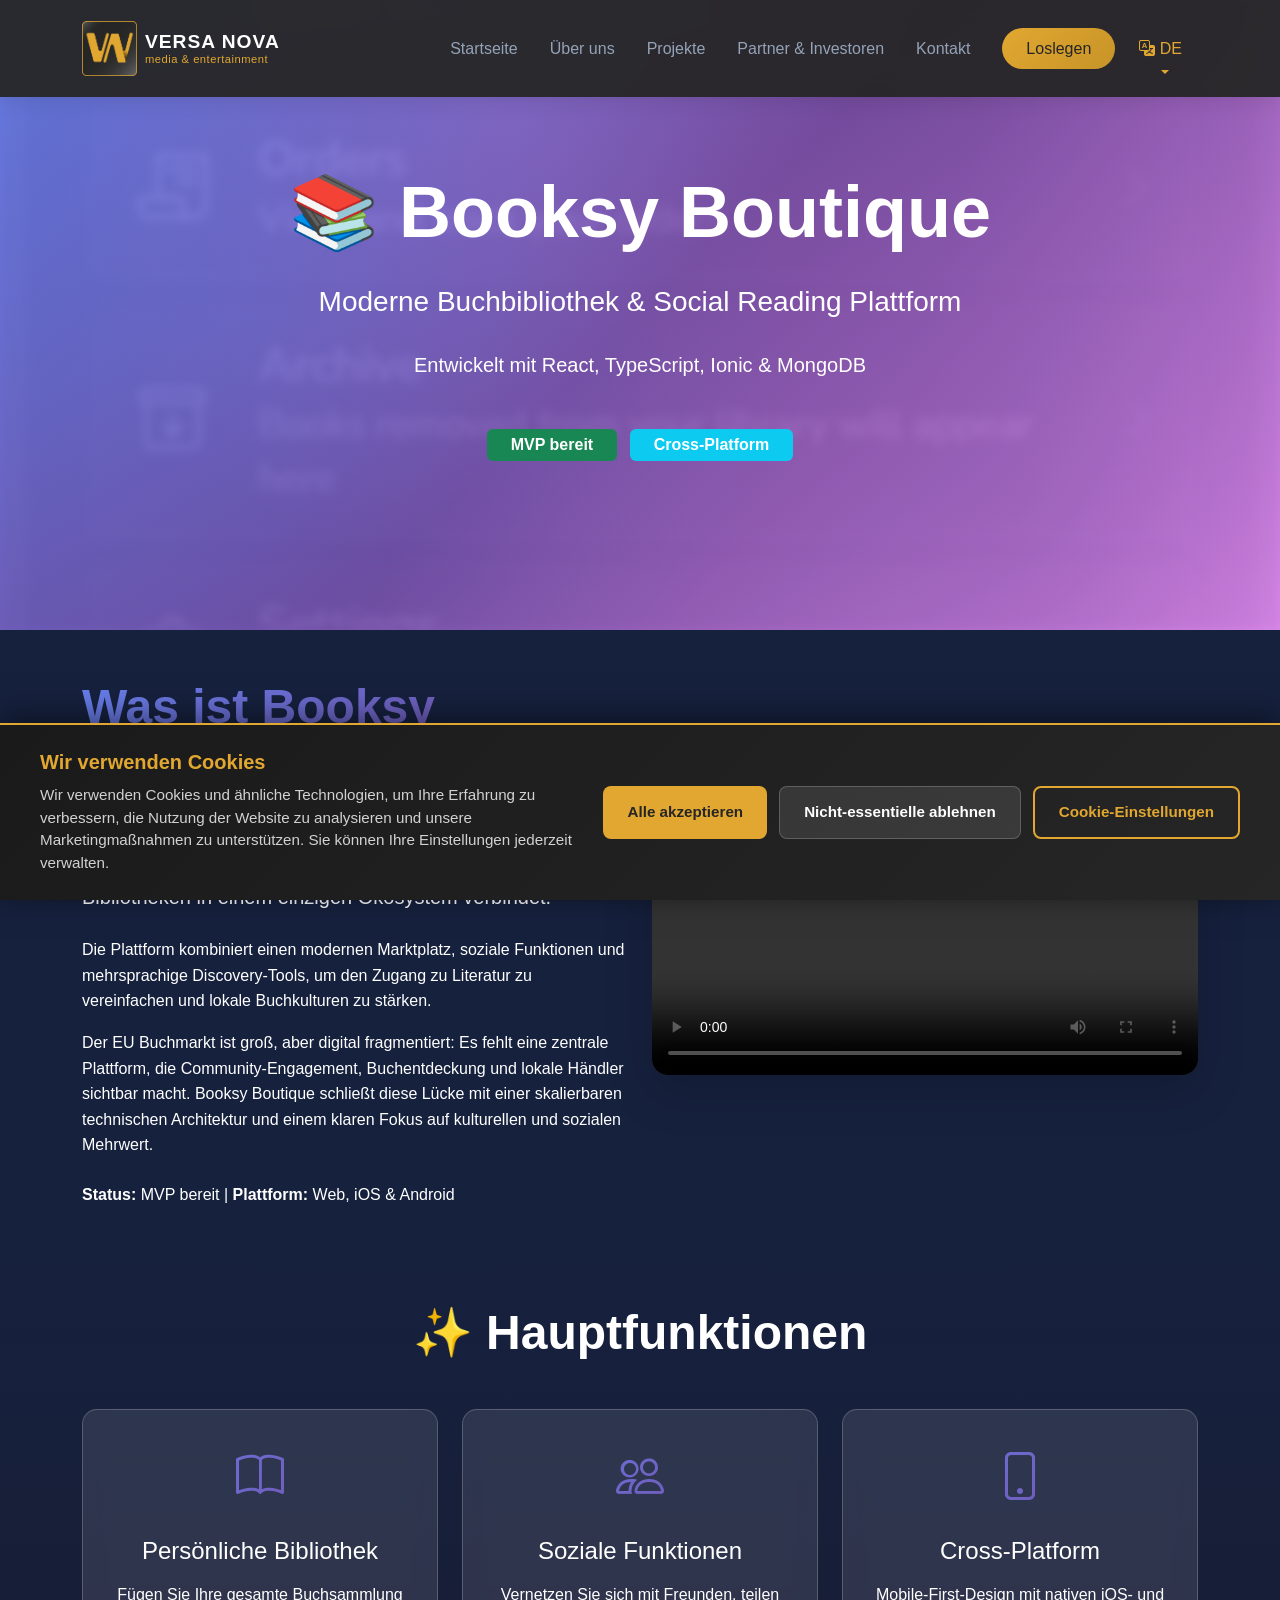
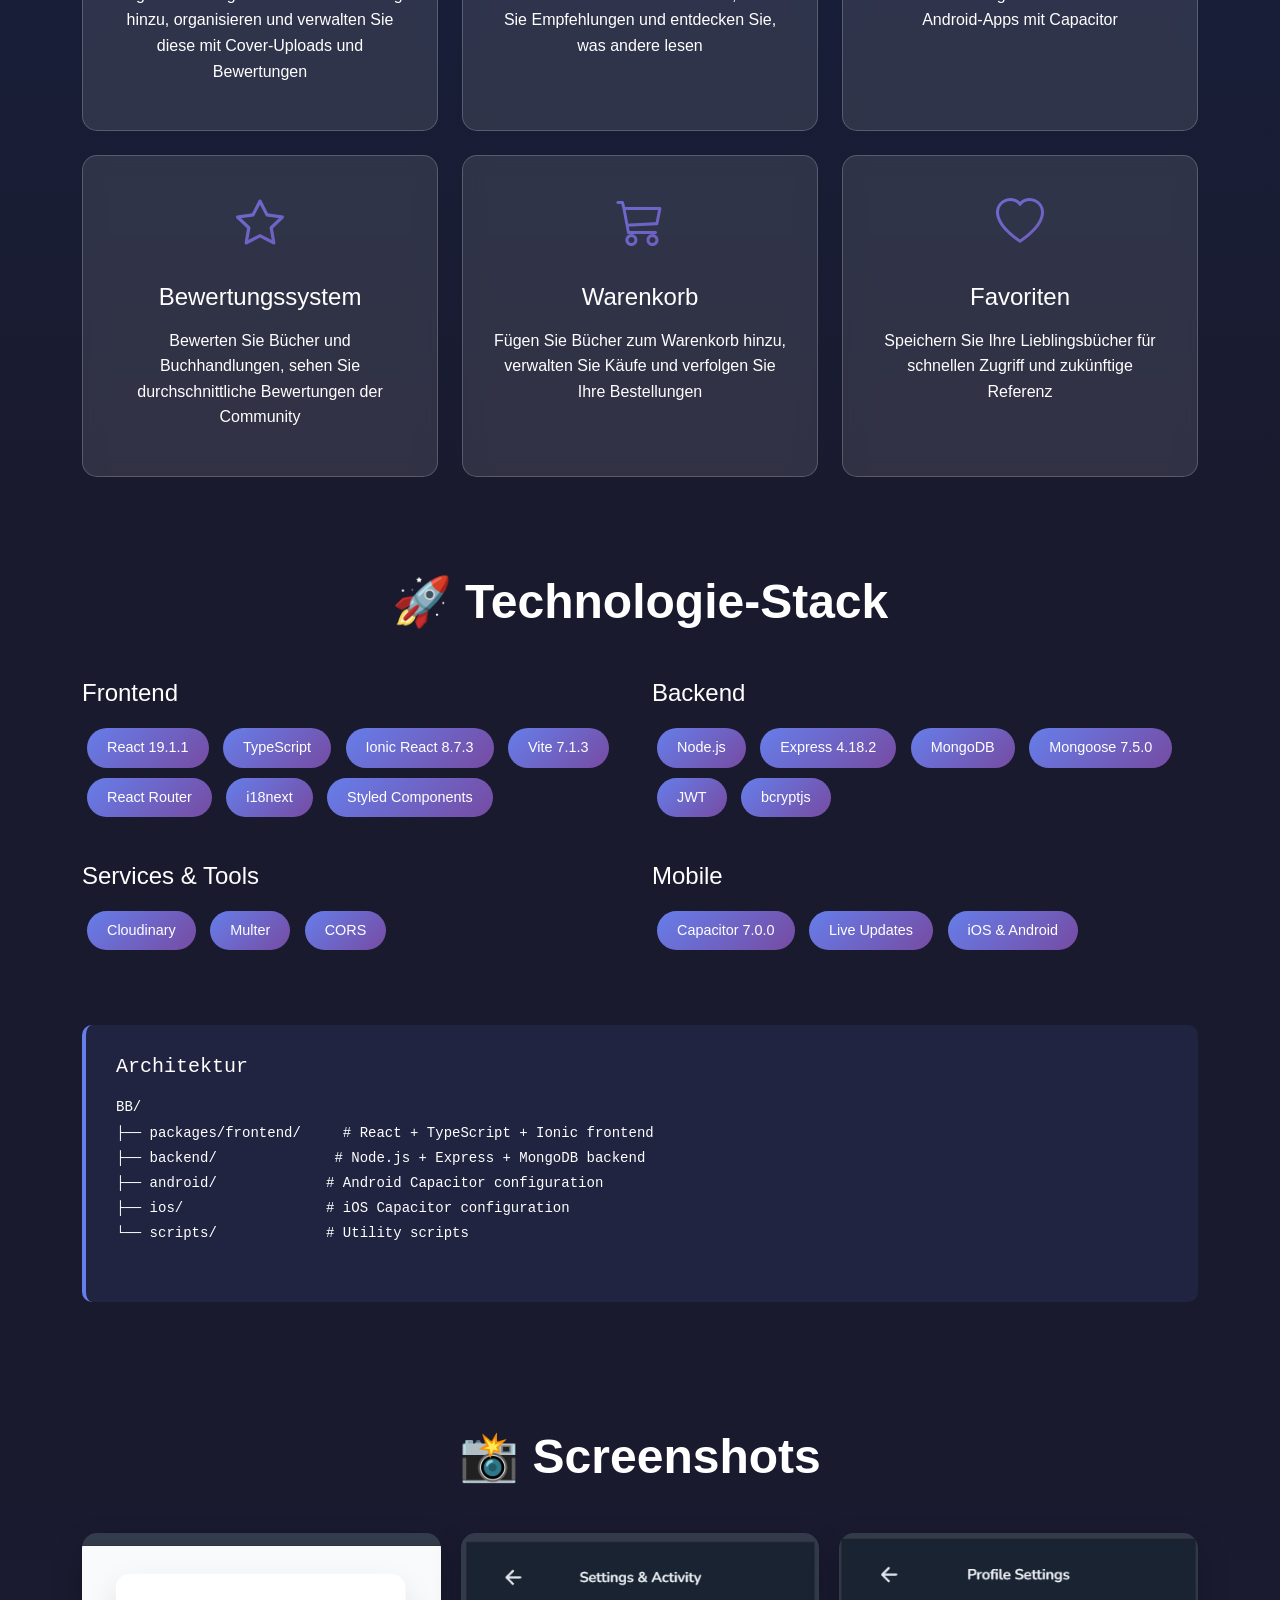
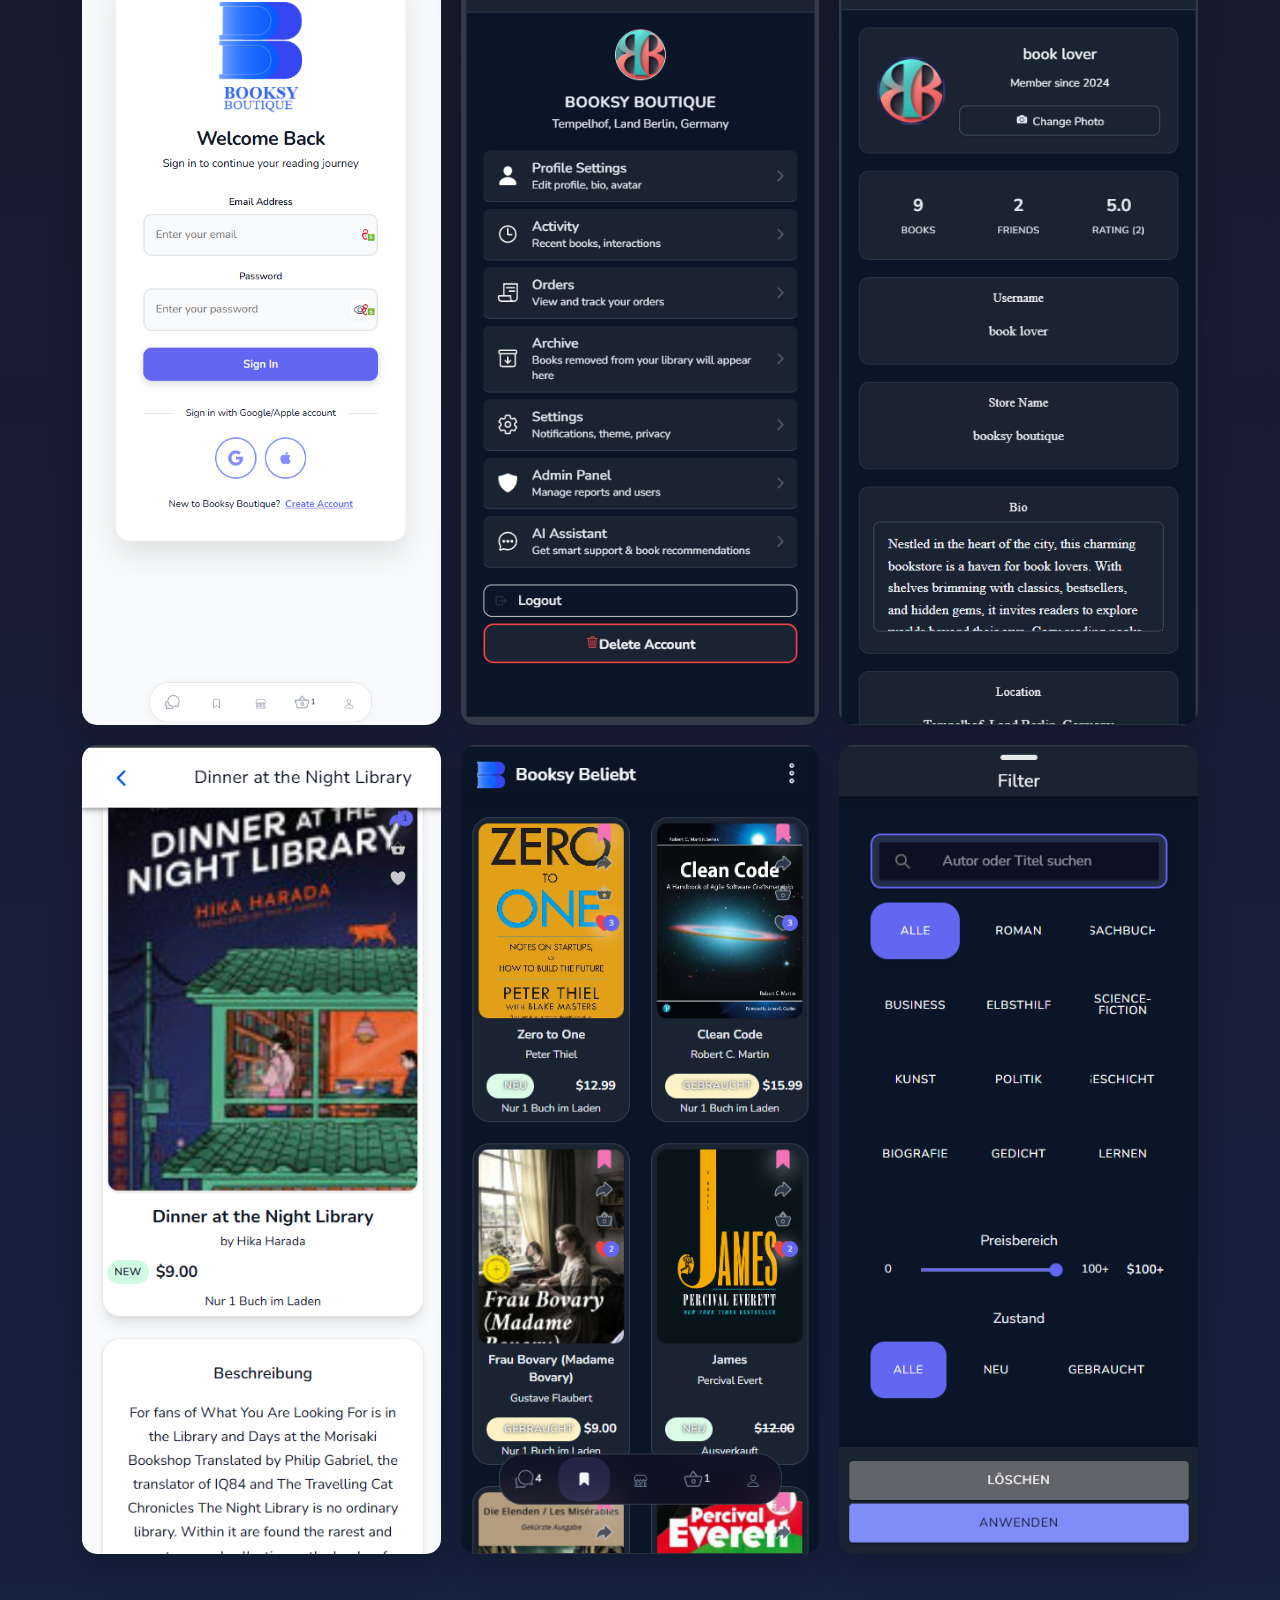
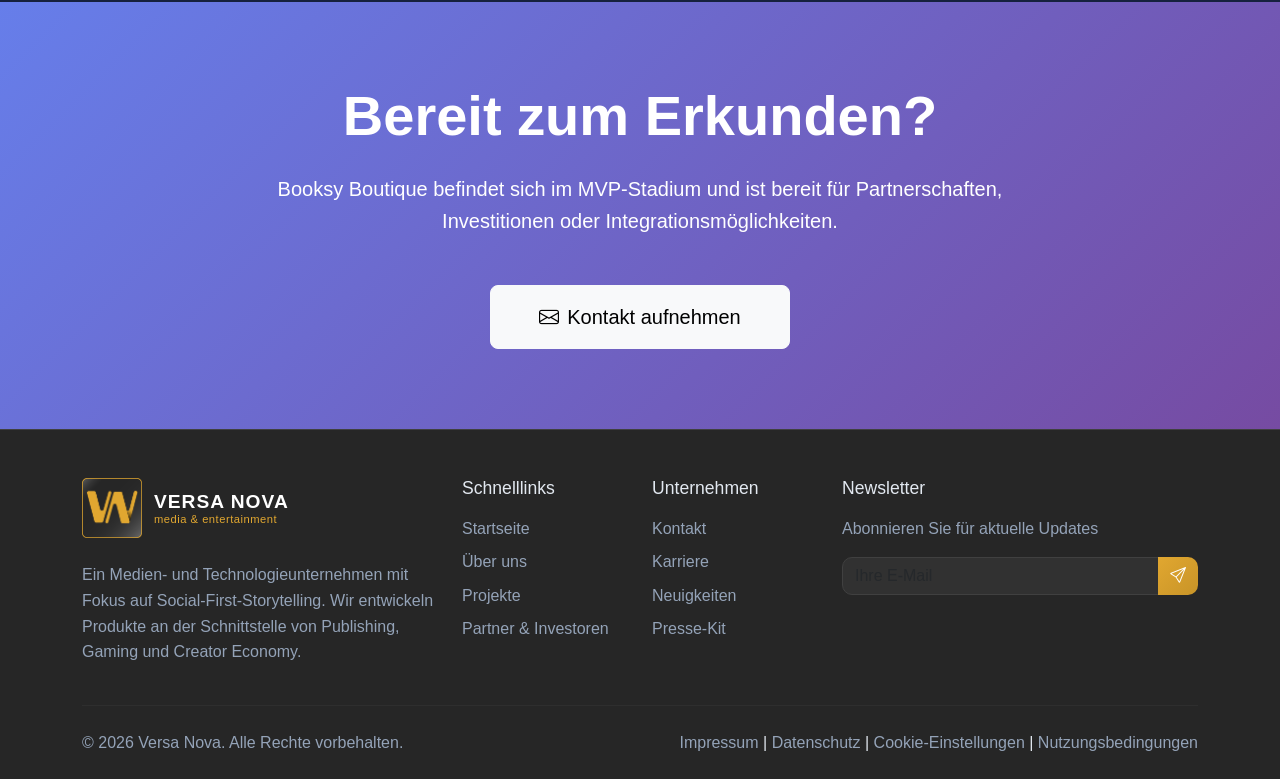
==== commit 4306a528: "chang lgo" ====
--- a/booksy-boutique.html
+++ b/booksy-boutique.html
@@ -169,7 +169,7 @@
     <nav class="navbar navbar-expand-lg navbar-dark fixed-top">
         <div class="container">
             <a class="navbar-brand" href="index.html">
-                <img src="assets/VN_lOGO_ALT.png" alt="Versa Nova Logo" class="navbar-logo">
+                <img src="assets/VN-logo-navbar.png" alt="Versa Nova Logo" class="navbar-logo">
                 <div class="brand-text">
                     <div class="brand-name">VERSA NOVA</div>
                     <div class="brand-tagline">media & entertainment</div>
@@ -440,7 +440,7 @@
             <div class="row gy-4">
                 <div class="col-lg-4">
                     <div class="footer-brand">
-                        <img src="assets/VN_lOGO_ALT.png" alt="Versa Nova Logo" class="footer-logo-img">
+                        <img src="assets/VN-logo-navbar.png" alt="Versa Nova Logo" class="footer-logo-img">
                         <div class="brand-text">
                             <div class="brand-name">VERSA NOVA</div>
                             <div class="brand-tagline">media & entertainment</div>
--- a/main.css
+++ b/main.css
@@ -155,9 +155,14 @@
 
 .btn-custom {
     background: var(--gradient) !important;
-    color: white !important;
     padding: 0.5rem 1.5rem !important;
     border-radius: 50px !important;
+}
+
+/* Specific color for Get Started button text */
+.navbar-nav .btn-custom,
+.nav-link.btn-custom {
+    color: #252525 !important;
 }
 
 .btn-custom::after {
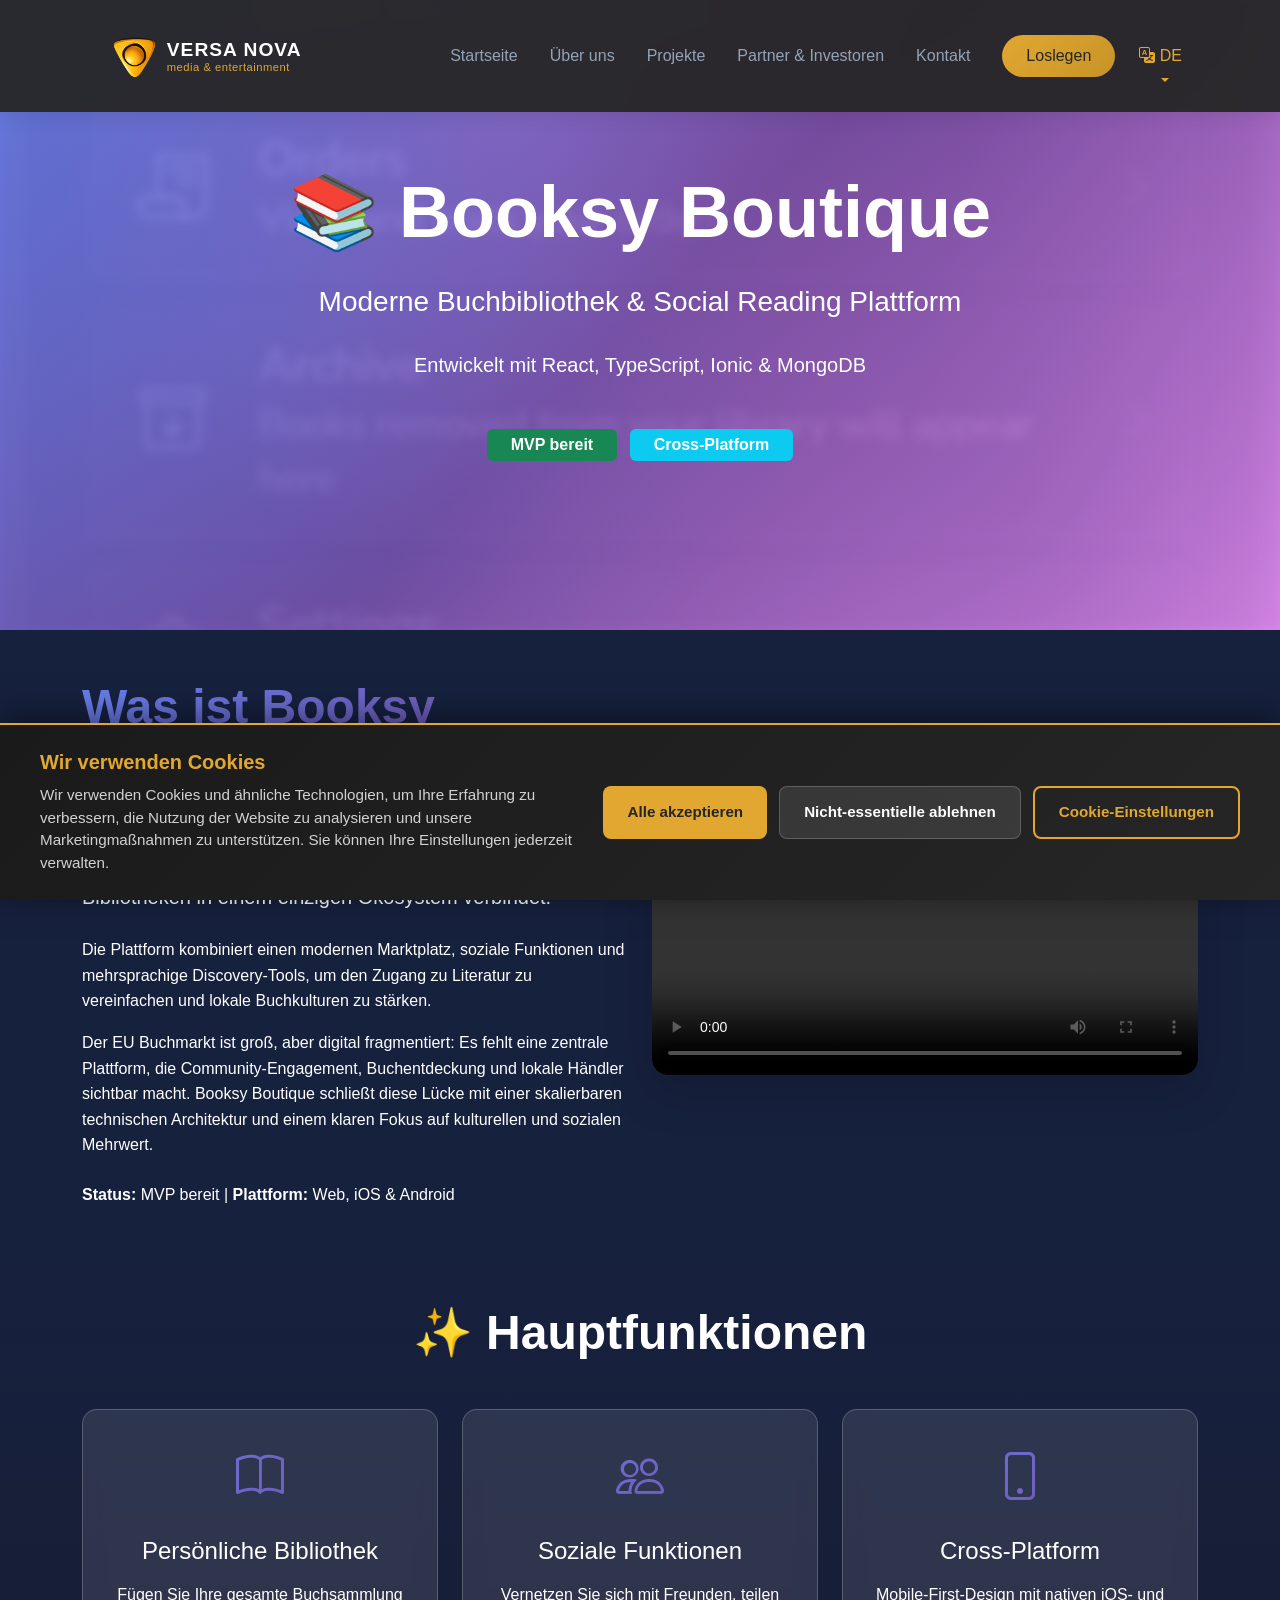
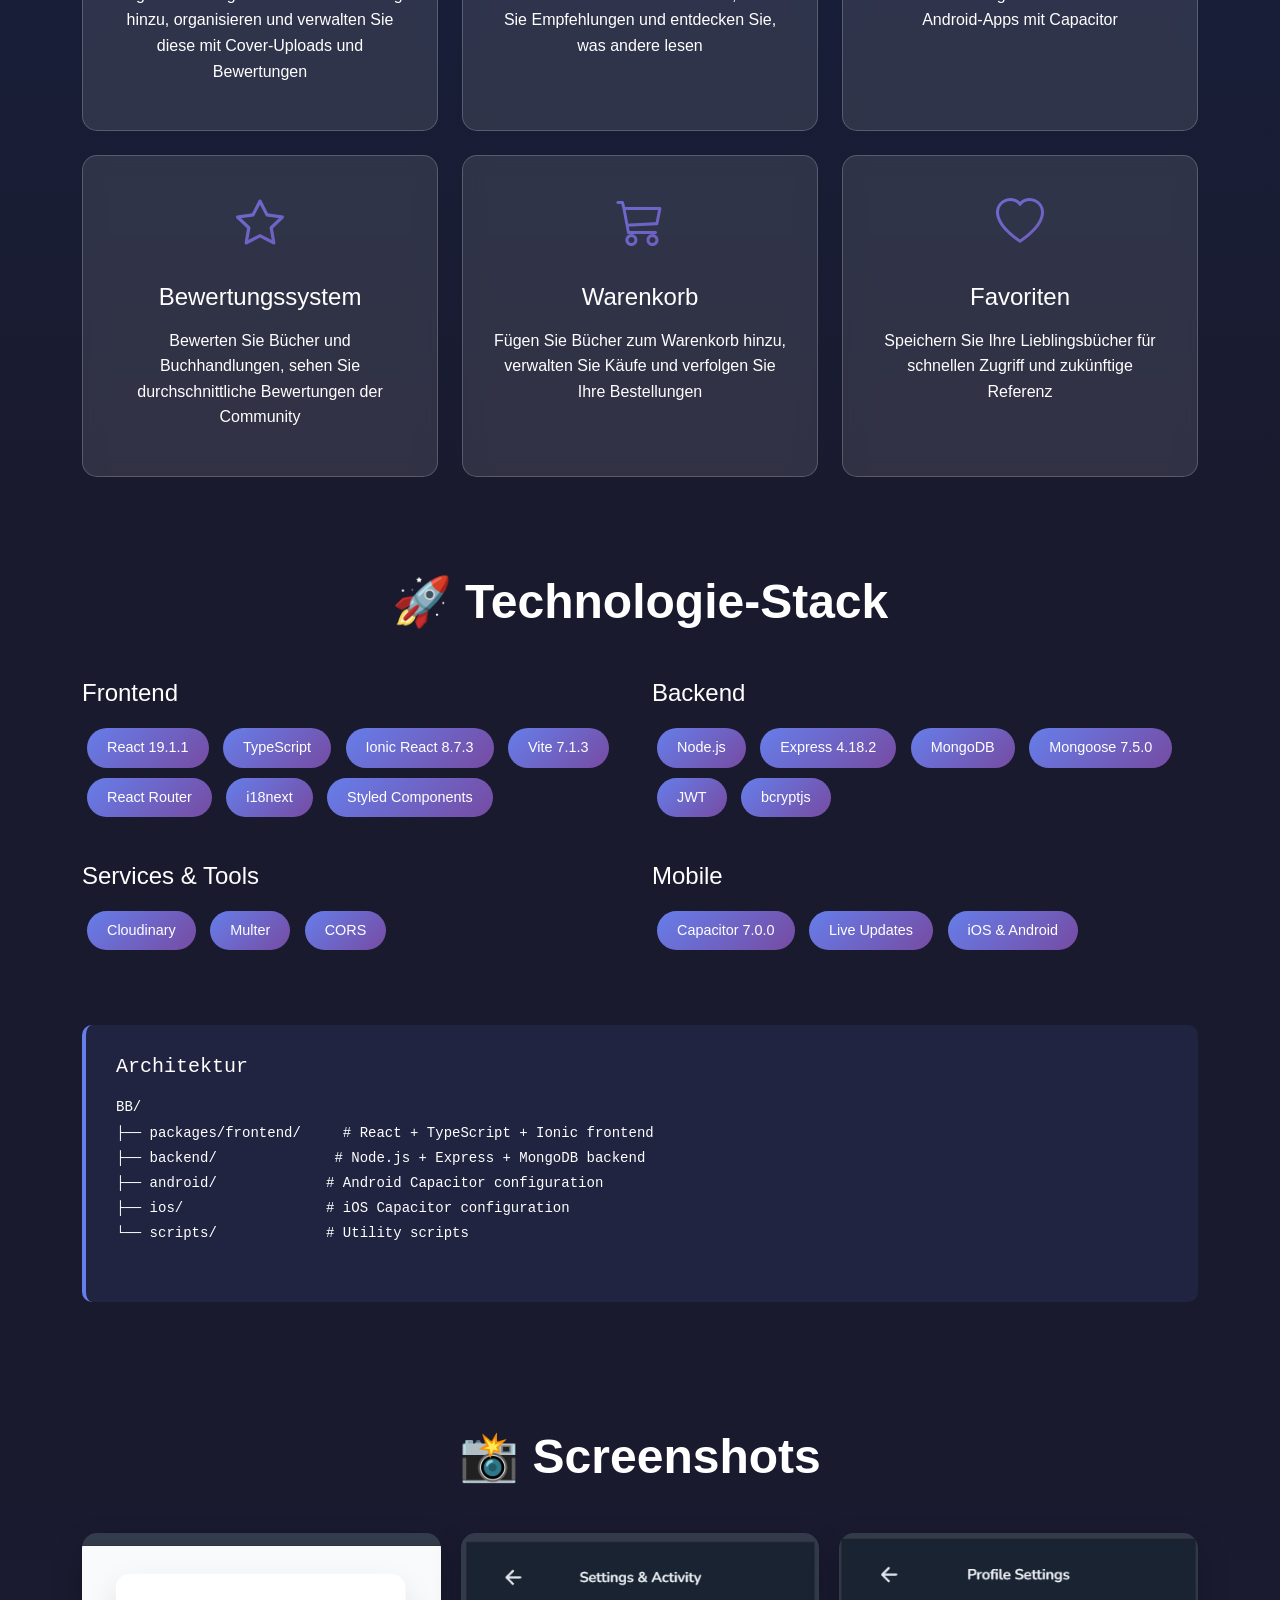
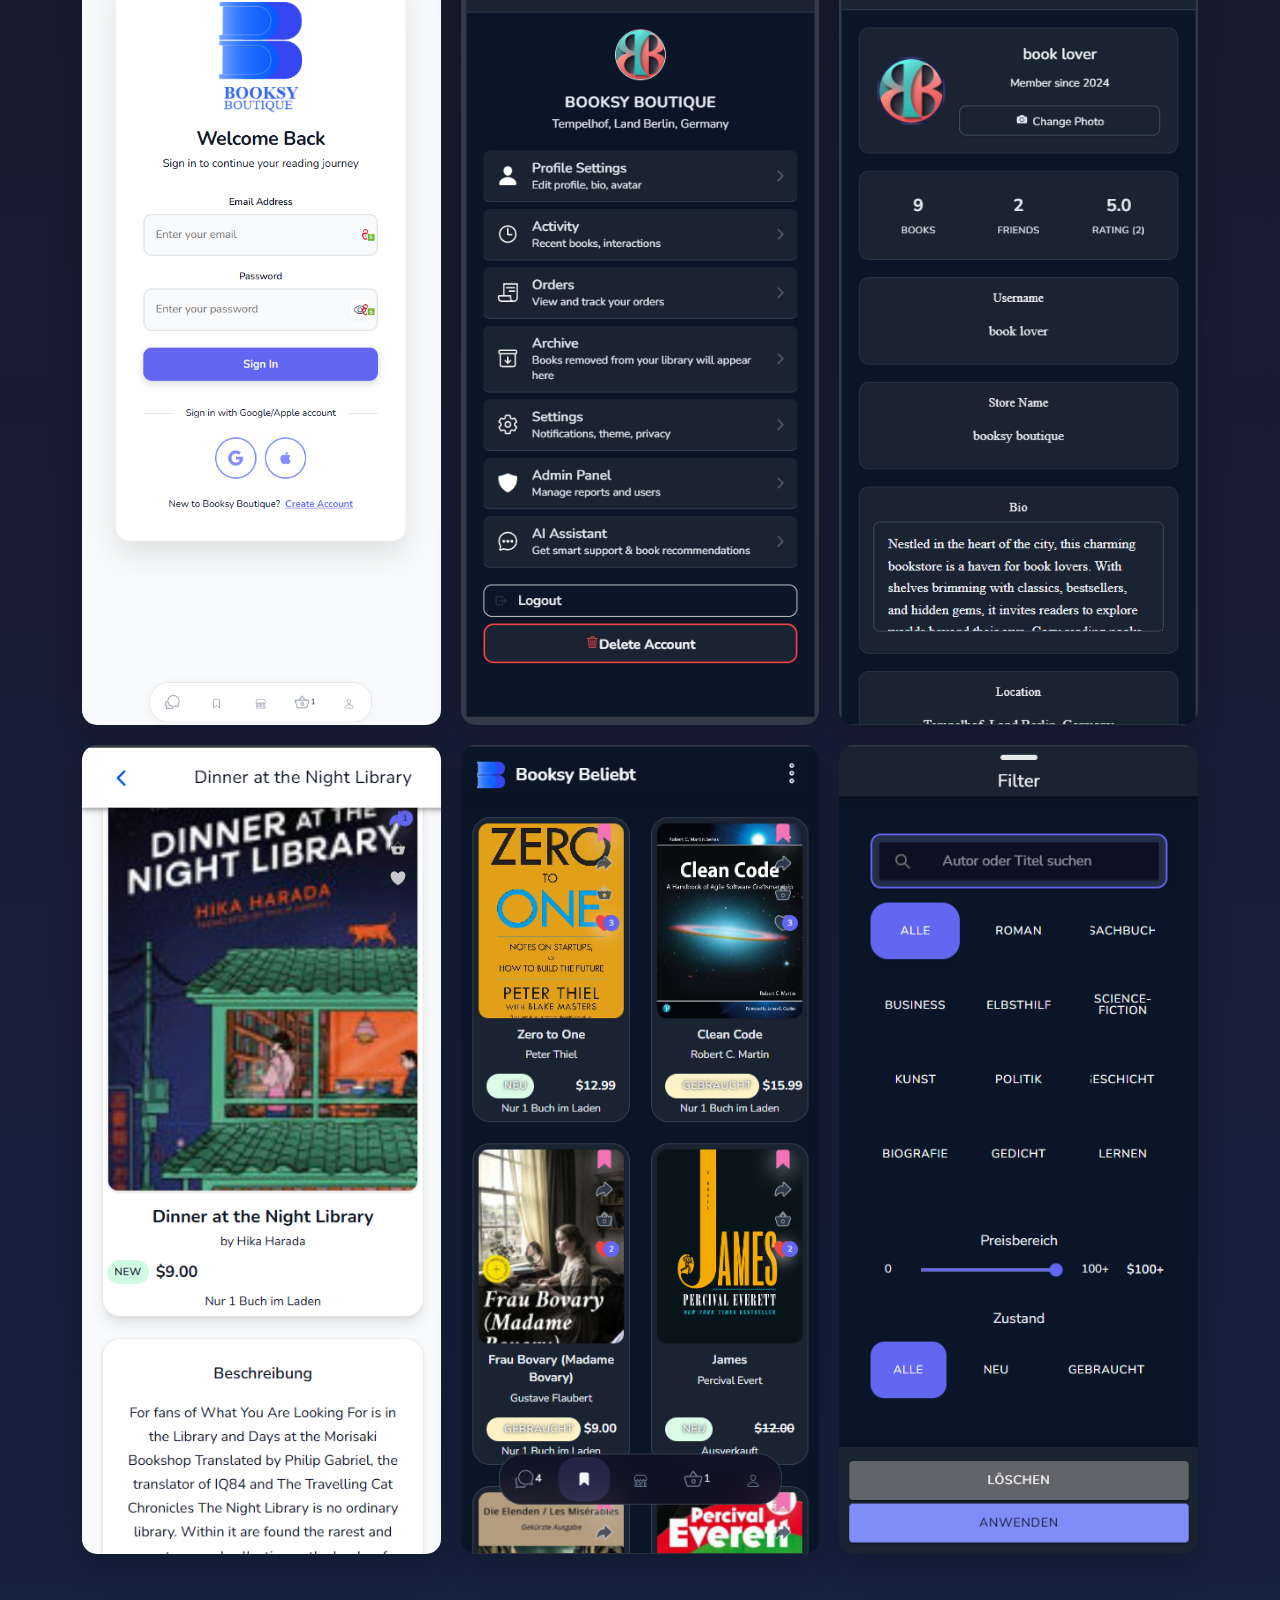
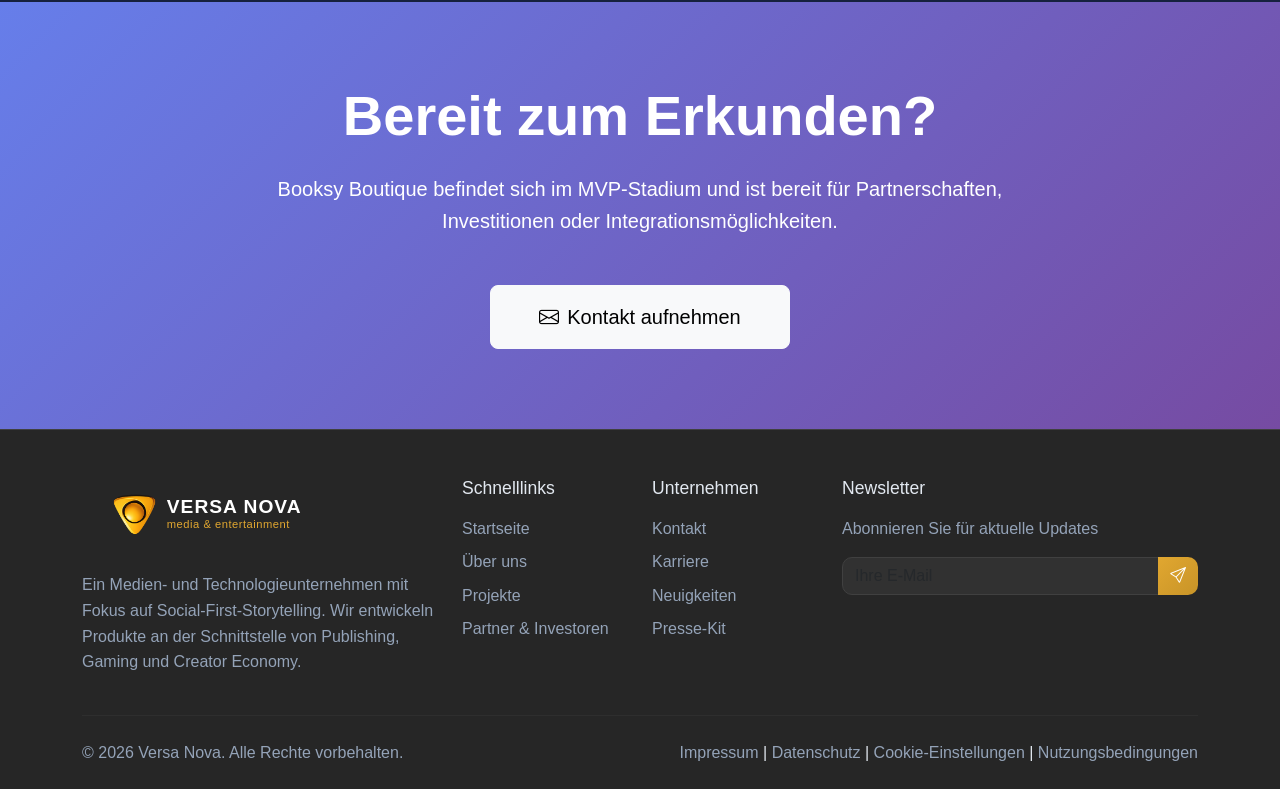
==== commit fd412ccb: "-make logo text place correct -favicon pulish" ====
--- a/booksy-boutique.html
+++ b/booksy-boutique.html
@@ -19,8 +19,8 @@
     <meta property="og:image" content="https://versanova.de/assets/VN-logo-navbar.png">
     
     <!-- Favicon -->
-    <link rel="icon" type="image/png" href="assets/VN-logo-navbar.png">
-    
+    <link rel="icon" type="image/png" href="assets/VN_favicon.png">
+
     <!-- Bootstrap 5 CSS -->
     <link href="https://cdn.jsdelivr.net/npm/bootstrap@5.3.2/dist/css/bootstrap.min.css" rel="stylesheet">
     <!-- Bootstrap Icons -->
--- a/main.css
+++ b/main.css
@@ -20,6 +20,11 @@
     box-sizing: border-box;
 }
 
+/* Override Bootstrap's text-muted */
+.text-muted {
+    color: var(--text-muted) !important;
+}
+
 body {
     font-family: 'Inter', -apple-system, BlinkMacSystemFont, 'Segoe UI', Roboto, Oxygen, Ubuntu, Cantarell, sans-serif;
     background-color: var(--dark-bg);
@@ -68,7 +73,7 @@
     color: var(--text-light) !important;
     display: flex;
     align-items: center;
-    gap: 0.5rem;
+    gap: 0.3rem;
 }
 
 .navbar-logo-svg {
@@ -82,8 +87,9 @@
 }
 
 .navbar-logo {
-    height: 55px;
+    height: 70px;
     width: auto;
+    margin-right: -25px;
     transition: all 0.3s ease;
 }
 
@@ -1356,13 +1362,14 @@
 .footer-brand {
     display: flex;
     align-items: center;
-    gap: 0.75rem;
+    gap: 0.3rem;
     margin-bottom: 1.5rem;
 }
 
 .footer-logo-img {
-    height: 60px;
+    height: 70px;
     width: auto;
+    margin-right: -25px;
 }
 
 .footer-logo {
